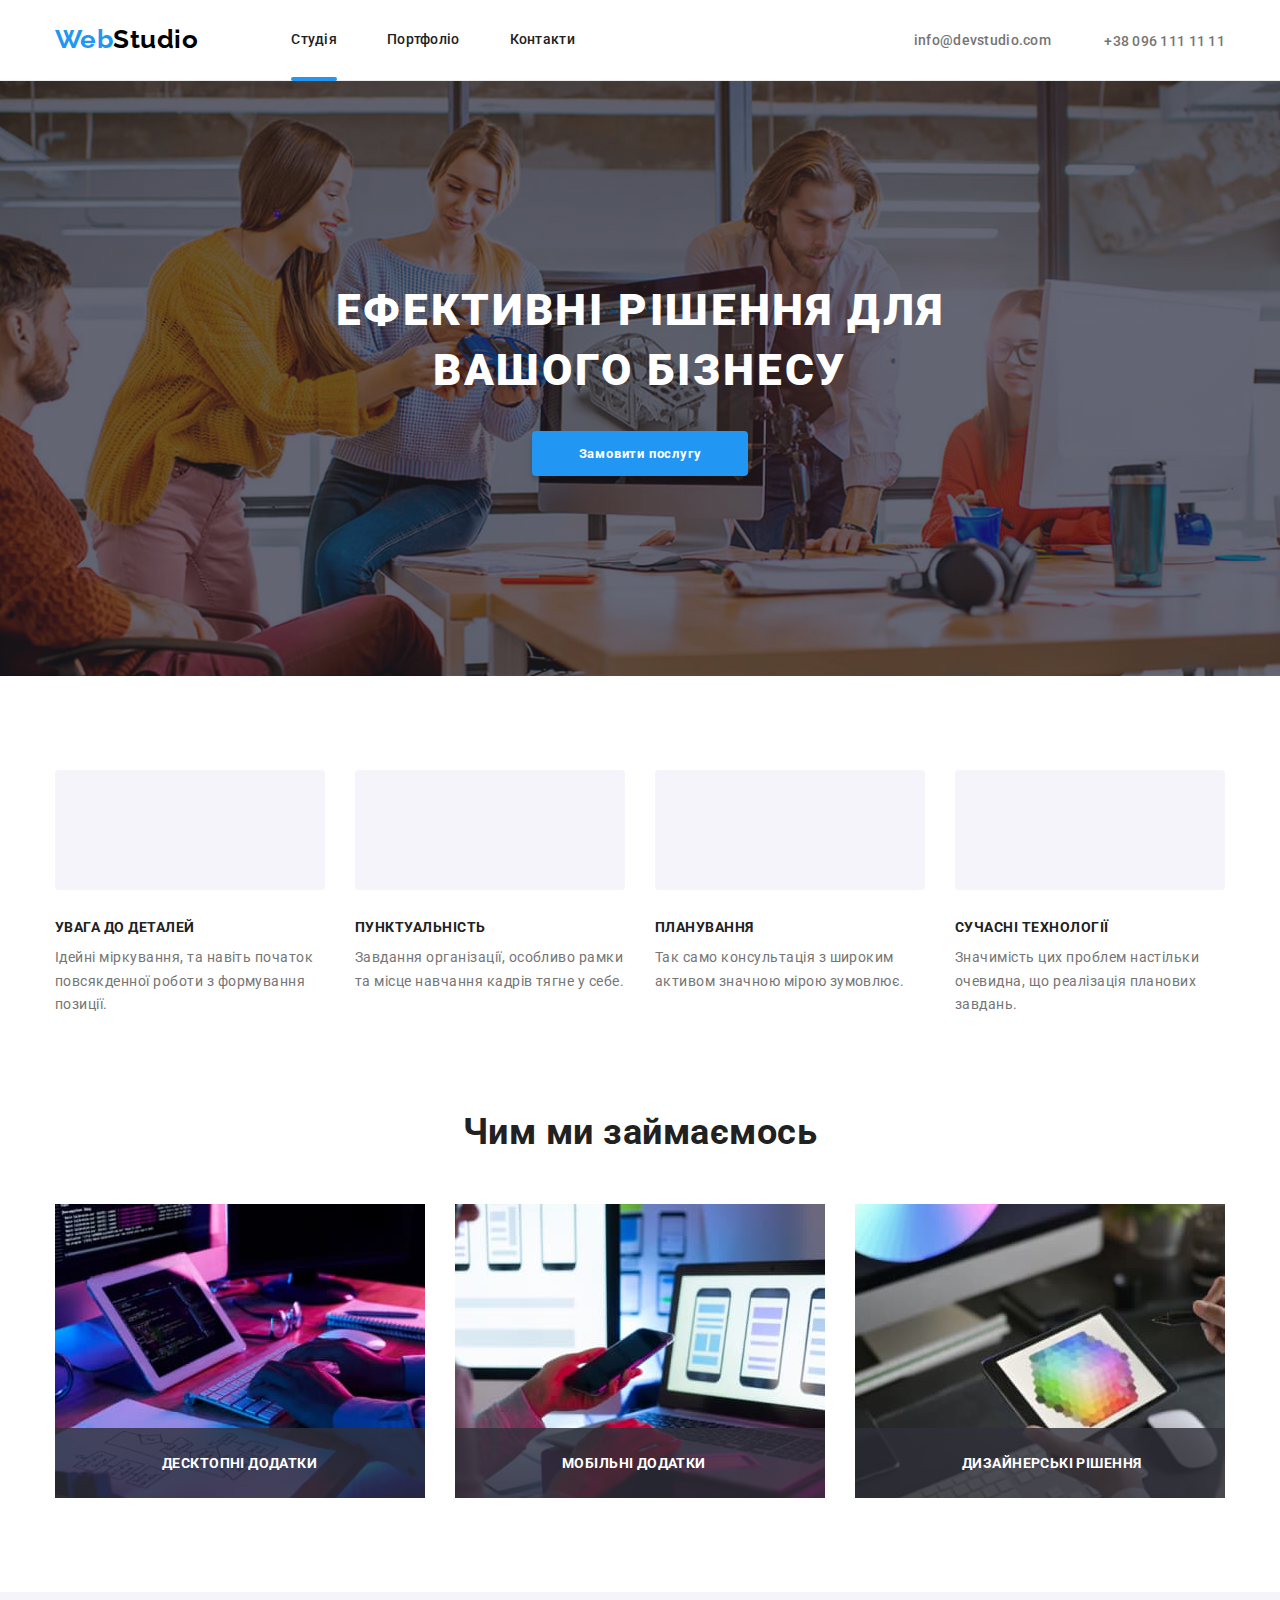
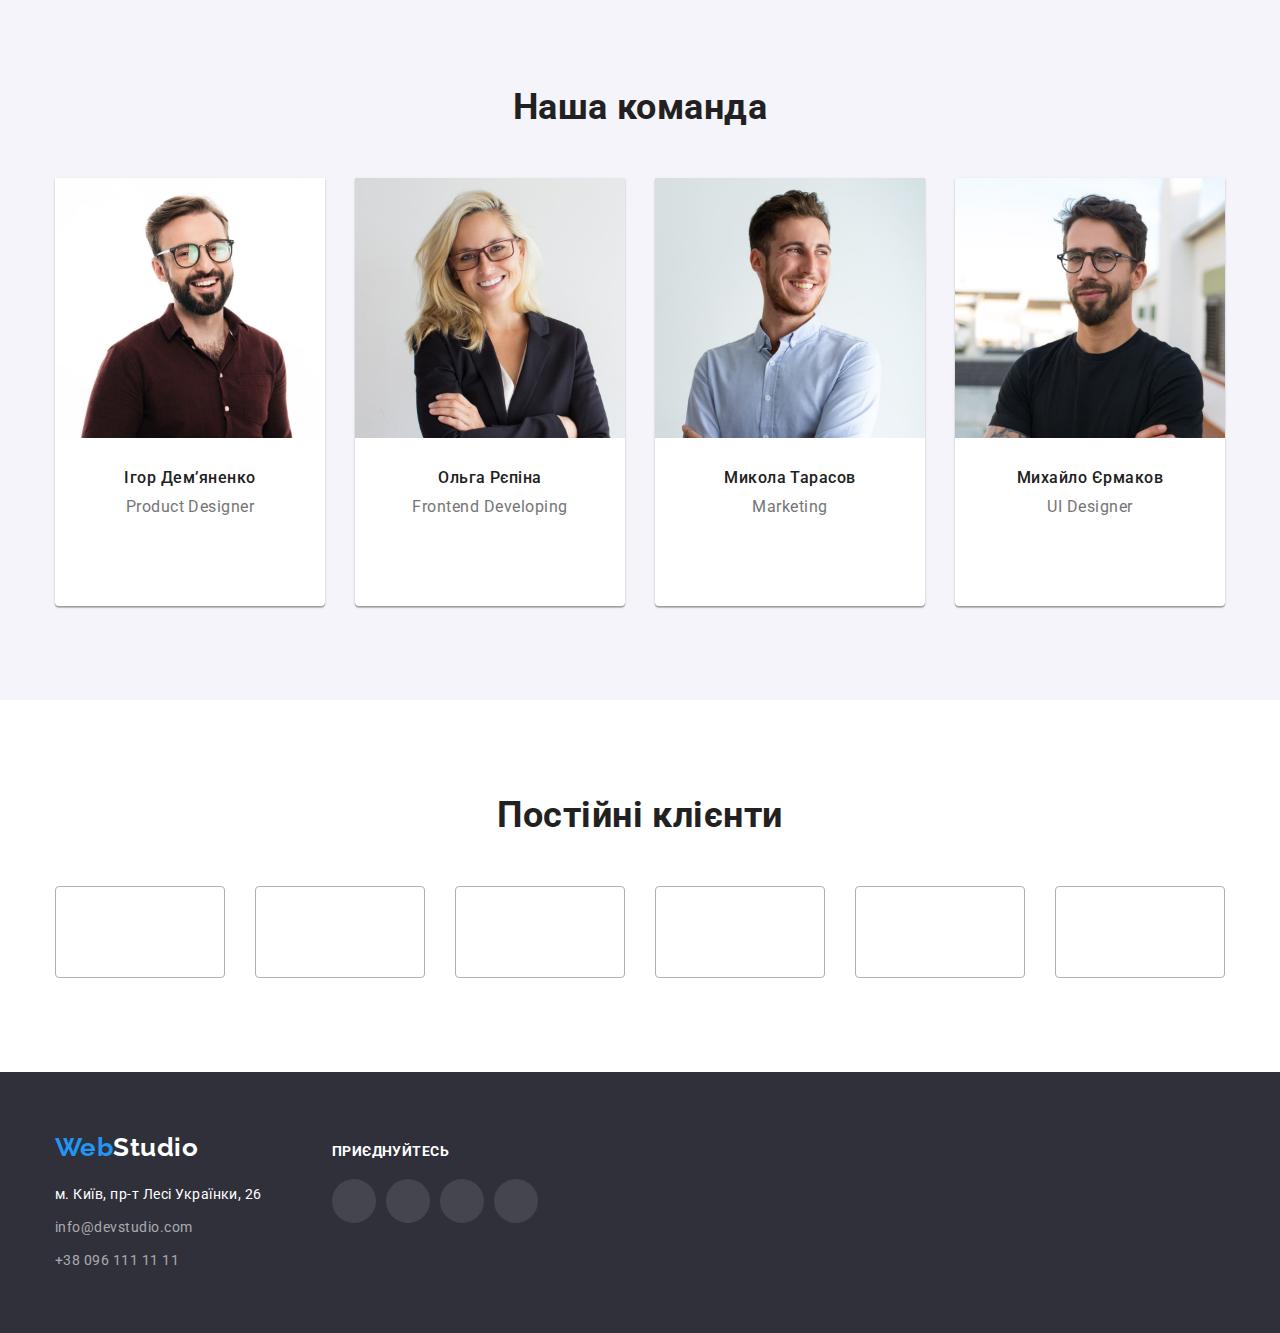
==== index.html @ 1530000c "marked" ====
<!DOCTYPE html>
<html lang="uk">
  <head>
    <meta charset="UTF-8" />
    <meta name="viewport" content="width=device-width, initial-scale=1.0" />
    <title>Студія</title>
    <link rel="preconnect" href="https://fonts.googleapis.com" />
    <link rel="preconnect" href="https://fonts.gstatic.com" crossorigin />
    <link
      href="https://fonts.googleapis.com/css2?family=Raleway:wght@700&family=Roboto:wght@400;500;700;900&display=swap"
      rel="stylesheet"
    />
    <link
      rel="stylesheet"
      href="https://cdnjs.cloudflare.com/ajax/libs/modern-normalize/1.1.0/modern-normalize.min.css"
      integrity="sha512-wpPYUAdjBVSE4KJnH1VR1HeZfpl1ub8YT/NKx4PuQ5NmX2tKuGu6U/JRp5y+Y8XG2tV+wKQpNHVUX03MfMFn9Q=="
      crossorigin="anonymous"
      referrerpolicy="no-referrer"
    />
    <link rel="stylesheet" href="./css/styles.css" />
  </head>
  <body>
    <header class="page-header">
      <div class="container menu-container">
        <nav class="header-nav">
          <!--logo-->
          <a href="./index.html" class="logo link">
            <span class="logo-firstpart">Web</span
            ><span class="logo-secondpart">Studio</span>
          </a>
          <!--menu-->
          <ul class="site-nav">
            <li class="site-nav-unit">
              <a href="./index.html" class="current-link link">Студія</a>
            </li>
            <li class="site-nav-unit">
              <a href="./portfolio.html" class="link">Портфоліо</a>
            </li>
            <li class="site-nav-unit"><a href="#" class="link">Контакти</a></li>
          </ul>
        </nav>
        <!--contacts-header-->
        <ul class="auth-nav">
          <li class="auth-nav-item item">
            <a href="mailto:info@devstudio.com" class="auth-nav-link link"
              ><svg class="address-icon" width="16" height="12">
                <use href="./images/icons.svg#icon-envelope"></use>
              </svg>
              info@devstudio.com
            </a>
          </li>
          <li class="auth-nav-item item">
            <a href="tel:+380961111111" class="auth-nav-link link"
              ><svg class="address-icon" width="10" height="16">
                <use href="./images/icons.svg#icon-phone"></use>
              </svg>
              +38 096 111 11 11
            </a>
          </li>
        </ul>
      </div>
    </header>
    <main>
      <!--hero-->
      <section class="hero section">
        <div class="container">
          <h1 class="hero-title">Ефективні рішення для вашого бізнесу</h1>
          <button type="button" class="hero-button" data-modal-open>
            Замовити послугу
          </button>
        </div>
      </section>
      <!--advantages-->
      <section class="advantages section">
        <div class="container">
          <h2 class="visually-hidden">web-студія переваги</h2>
          <ul class="advantages-list list">
            <li class="advantages-item">
              <div class="icons-container">
                <svg class="cont-icons" width="70" height="70">
                  <use href="./images/icons.svg#icon-antenna"></use>
                </svg>
              </div>
              <h3 class="advantages-title">Увага до деталей</h3>
              <p class="advantages-text">
                Ідейні міркування, та навіть початок повсякденної роботи з
                формування позиції.
              </p>
            </li>
            <li class="advantages-item">
              <div class="icons-container">
                <svg class="cont-icons" width="70" height="70">
                  <use href="./images/icons.svg#icon-clock"></use>
                </svg>
              </div>
              <h3 class="advantages-title">Пунктуальність</h3>
              <p class="advantages-text">
                Завдання організації, особливо рамки та місце навчання кадрів
                тягне у себе.
              </p>
            </li>
            <li class="advantages-item">
              <div class="icons-container">
                <svg class="cont-icons" width="70" height="70">
                  <use href="./images/icons.svg#icon-diagram"></use>
                </svg>
              </div>
              <h3 class="advantages-title">Планування</h3>
              <p class="advantages-text">
                Так само консультація з широким активом значною мірою зумовлює.
              </p>
            </li>
            <li class="advantages-item">
              <div class="icons-container">
                <svg class="cont-icons" width="70" height="70">
                  <use href="./images/icons.svg#icon-astronaut"></use>
                </svg>
              </div>
              <h3 class="advantages-title">Сучасні технології</h3>
              <p class="advantages-text">
                Значимість цих проблем настільки очевидна, що реалізація
                планових завдань.
              </p>
            </li>
          </ul>
        </div>
      </section>
      <section class="portfolio-main section">
        <div class="container">
          <h2 class="title">Чим ми займаємось</h2>
          <ul class="portfolio-wrapper">
            <li class="computer-item">
              <div class="computers-wrap">
                <img
                  src="./images/computer.jpg"
                  alt="створення веб-сайтів та підтримка проектів будь-якої складності"
                  width="370"
                  height="294"
                />
                <p class="computers-text">Десктопні додатки</p>
              </div>
            </li>
            <li class="computer-item">
              <div class="computers-wrap">
                <img
                  src="./images/computer2.jpg"
                  alt="розробка мобільних додатків"
                  width="370"
                  height="294"
                />
                <p class="computers-text">Мобільні додатки</p>
              </div>
            </li>
            <li class="computer-item">
              <div class="computers-wrap">
                <img
                  src="./images/computer3.jpg"
                  alt="підбір оптимальних кольорів"
                  width="370"
                  height="294"
                />
                <p class="computers-text">Дизайнерські рішення</p>
              </div>
            </li>
          </ul>
        </div>
      </section>
      <!--our-team-->
      <section class="team section">
        <div class="container">
          <h2 class="title">Наша команда</h2>
          <ul class="team-list list">
            <li class="team-member">
              <img
                src="./images/teamcard1.jpg"
                alt="Фото дизайнера Ігоря Демʼяненко"
                width="270"
                height="260"
              />
              <div class="team-member-description">
                <h3 class="team-member-title">Ігор Демʼяненко</h3>
                <p class="team-member-position" lang="en">Product Designer</p>
                <ul class="member-soc-list list">
                  <li class="soc-item">
                    <a href="#" class="team-soc-link">
                      <svg class="member-social" width="20" height="20">
                        <use href="./images/icons.svg#icon-instagram"></use>
                      </svg>
                    </a>
                  </li>
                  <li class="soc-item">
                    <a href="#" class="team-soc-link">
                      <svg class="member-social" width="20" height="20">
                        <use href="./images/icons.svg#icon-twitter"></use>
                      </svg>
                    </a>
                  </li>
                  <li class="soc-item">
                    <a href="#" class="team-soc-link">
                      <svg class="member-social" width="20" height="20">
                        <use href="./images/icons.svg#icon-facebook"></use>
                      </svg>
                    </a>
                  </li>
                  <li class="soc-item">
                    <a href="#" class="team-soc-link">
                      <svg class="member-social" width="20" height="20">
                        <use href="./images/icons.svg#icon-linkedin"></use>
                      </svg>
                    </a>
                  </li>
                </ul>
              </div>
            </li>
            <li class="team-member">
              <img
                src="./images/teamcard2.jpg"
                alt="Фото Ольги Рєпіної фронтенд"
                width="270"
                height="260"
              />
              <div class="team-member-description">
                <h3 class="team-member-title">Ольга Рєпіна</h3>
                <p class="team-member-position" lang="en">
                  Frontend Developing
                </p>
                <ul class="member-soc-list list">
                  <li class="soc-item">
                    <a href="#" class="team-soc-link">
                      <svg class="member-social" width="20" height="20">
                        <use href="./images/icons.svg#icon-instagram"></use>
                      </svg>
                    </a>
                  </li>
                  <li class="soc-item">
                    <a href="#" class="team-soc-link">
                      <svg class="member-social" width="20" height="20">
                        <use href="./images/icons.svg#icon-twitter"></use>
                      </svg>
                    </a>
                  </li>
                  <li class="soc-item">
                    <a href="#" class="team-soc-link">
                      <svg class="member-social" width="20" height="20">
                        <use href="./images/icons.svg#icon-facebook"></use>
                      </svg>
                    </a>
                  </li>
                  <li class="soc-item">
                    <a href="#" class="team-soc-link">
                      <svg class="member-social" width="20" height="20">
                        <use href="./images/icons.svg#icon-linkedin"></use>
                      </svg>
                    </a>
                  </li>
                </ul>
              </div>
            </li>
            <li class="team-member">
              <img
                src="./images/teamcard3.jpg"
                alt="Фотомаркетолога Миколи Тарасова"
                width="270"
                height="260"
              />
              <div class="team-member-description">
                <h3 class="team-member-title">Микола Тарасов</h3>
                <p class="team-member-position" lang="en">Marketing</p>
                <ul class="member-soc-list list">
                  <li class="soc-item">
                    <a href="#" class="team-soc-link">
                      <svg class="member-social" width="20" height="20">
                        <use href="./images/icons.svg#icon-instagram"></use>
                      </svg>
                    </a>
                  </li>
                  <li class="soc-item">
                    <a href="#" class="team-soc-link">
                      <svg class="member-social" width="20" height="20">
                        <use href="./images/icons.svg#icon-twitter"></use>
                      </svg>
                    </a>
                  </li>
                  <li class="soc-item">
                    <a href="#" class="team-soc-link">
                      <svg class="member-social" width="20" height="20">
                        <use href="./images/icons.svg#icon-facebook"></use>
                      </svg>
                    </a>
                  </li>
                  <li class="soc-item">
                    <a href="#" class="team-soc-link">
                      <svg class="member-social" width="20" height="20">
                        <use href="./images/icons.svg#icon-linkedin"></use>
                      </svg>
                    </a>
                  </li>
                </ul>
              </div>
            </li>
            <li class="team-member">
              <img
                src="./images/teamcard4.jpg"
                alt="Фото юикс дизайнера Михайла Єрмакова"
                width="270"
                height="260"
              />
              <div class="team-member-description">
                <h3 class="team-member-title">Михайло Єрмаков</h3>
                <p class="team-member-position" lang="en">UI Designer</p>
                <ul class="member-soc-list list">
                  <li class="soc-item">
                    <a href="#" class="team-soc-link">
                      <svg class="member-social" width="20" height="20">
                        <use href="./images/icons.svg#icon-instagram"></use>
                      </svg>
                    </a>
                  </li>
                  <li class="soc-item">
                    <a href="#" class="team-soc-link">
                      <svg class="member-social" width="20" height="20">
                        <use href="./images/icons.svg#icon-twitter"></use>
                      </svg>
                    </a>
                  </li>
                  <li class="soc-item">
                    <a href="#" class="team-soc-link">
                      <svg class="member-social" width="20" height="20">
                        <use href="./images/icons.svg#icon-facebook"></use>
                      </svg>
                    </a>
                  </li>
                  <li class="soc-item">
                    <a href="#" class="team-soc-link">
                      <svg class="member-social" width="20" height="20">
                        <use href="./images/icons.svg#icon-linkedin"></use>
                      </svg>
                    </a>
                  </li>
                </ul>
              </div>
            </li>
          </ul>
        </div>
      </section>
      <section class="clients-section">
        <div class="container">
          <h2 class="title">Постійні клієнти</h2>
          <ul class="clients-list">
            <li class="clients-item">
              <a href="#" class="clients-link">
                <svg class="clients-icon" width="106" height="60">
                  <use href="./images/icons.svg#icon-client-1"></use>
                </svg>
              </a>
            </li>
            <li class="clients-item">
              <a href="#" class="clients-link">
                <svg class="clients-icon" width="106" height="60">
                  <use href="./images/icons.svg#icon-client-2"></use>
                </svg>
              </a>
            </li>
            <li class="clients-item">
              <a href="#" class="clients-link">
                <svg class="clients-icon" width="106" height="60">
                  <use href="./images/icons.svg#icon-client-3"></use>
                </svg>
              </a>
            </li>
            <li class="clients-item">
              <a href="#" class="clients-link">
                <svg class="clients-icon" width="106" height="60">
                  <use href="./images/icons.svg#icon-client-4"></use>
                </svg>
              </a>
            </li>
            <li class="clients-item">
              <a href="#" class="clients-link">
                <svg class="clients-icon" width="106" height="60">
                  <use href="./images/icons.svg#icon-client-5"></use>
                </svg>
              </a>
            </li>
            <li class="clients-item">
              <a href="#" class="clients-link">
                <svg class="clients-icon" width="106" height="60">
                  <use href="./images/icons.svg#icon-client-6"></use>
                </svg>
              </a>
            </li>
          </ul>
        </div>
      </section>
    </main>
    <footer class="footer">
      <div class="container-footer-flex">
        <div class="footer-address">
          <a href="./index.html" class="logo-footer link">
            <span class="logo-firstpart">Web</span
            ><span class="logo-white-secondpart">Studio</span>
          </a>
          <address class="address">
            <ul class="address-list">
              <li class="address-item">
                <a
                  href="https://goo.gl/maps/REf4FK5SUBbMHxeN7"
                  target="_blank"
                  rel="noopener
                nofollow
                noreferrer"
                  class="map-link link"
                  >м. Київ, пр-т Лесі Українки, 26</a
                >
              </li>
              <li class="address-item">
                <a href="mailto:info@devstudio.com" class="address-link link"
                  >info@devstudio.com</a
                >
              </li>
              <li class="address-item">
                <a href="tel:+380961111111" class="address-link link"
                  >+38 096 111 11 11</a
                >
              </li>
            </ul>
          </address>
        </div>
        <div class="footer-ivitation">
          <p class="invitation">Приєднуйтесь</p>
          <ul class="footer-soc-list">
            <li class="footer-soc-item">
              <a class="footer-soc-link" href="#">
                <svg class="footer-soc-icon" width="20" height="20">
                  <use href="./images/icons.svg#icon-instagram"></use>
                </svg>
              </a>
            </li>
            <li class="footer-soc-item">
              <a class="footer-soc-link" href="#">
                <svg class="footer-soc-icon" width="20" height="20">
                  <use href="./images/icons.svg#icon-twitter"></use>
                </svg>
              </a>
            </li>
            <li class="footer-soc-item">
              <a class="footer-soc-link" href="#">
                <svg class="footer-soc-icon" width="20" height="20">
                  <use href="./images/icons.svg#icon-facebook"></use>
                </svg>
              </a>
            </li>
            <li class="footer-soc-item">
              <a class="footer-soc-link" href="#">
                <svg class="footer-soc-icon" width="20" height="20">
                  <use href="./images/icons.svg#icon-linkedin"></use>
                </svg>
              </a>
            </li>
          </ul>
        </div>
      </div>
    </footer>
    <div class="backdrop is-hidden" data-modal>
      <div class="modal">
        <button type="button" class="modal-close-button" data-modal-close>
          <svg class="icon-modal">
            <use href="./images/symbol-defs.svg#icon-x"></use>
          </svg>
        </button>
      </div>
    </div>
    <script src="./js/modal.js"></script>
  </body>
</html>
---- css/styles.css ----
html {
  box-sizing: border-box;
}
*,
*::before,
*::after {
  box-sizing: inherit;
}

:root {
  --dark-text-color: #212121;
  --bg-color: #2f303a;
  --medium-text-color: #757575;
  --light-text-color: #ffffff;
  --accent-color: #2196f3;
  --light-background-color: #f5f5f5;
  --main-font: "Roboto", sans-serif;
  --primary-icon-color: #afb1b8;
  --transition-timing-function: cubic-bezier(0.4, 0, 0.2, 1);
}

body {
  background-color: var(--light-text-color);
  color: var(--bg-color);
  font-family: var(--main-font);
  letter-spacing: 0.03em;
  margin: 0;
}

p,
h1,
h2,
h3,
h4,
h5,
h6 {
  margin: 0;
}

ul,
li {
  margin: 0;
  padding: 0;
  list-style: none;
}

.link {
  text-decoration: none;
}

.button {
  cursor: pointer;
}

img {
  display: block;
  max-width: 100%;
  height: auto;
}

.container {
  width: 1200px;
  padding: 0 15px;
  margin: 0 auto;
}

.section {
  padding: 94px 0;
}

.page-header {
  border-bottom: 1px solid #ececec;
}

.logo {
  font-family: Raleway, sans-serif;
  font-size: 26px;
  font-weight: 700;
  line-height: 1.2;
  margin-right: 93px;
}

.logo-firstpart {
  color: var(--accent-color);
}

.logo-secondpart {
  color: #000000;
}

.header-nav {
  display: flex;
  align-items: center;
}

.menu-container {
  display: flex;
  align-items: center;
}

.site-nav {
  display: flex;
  margin: 0;
}

.site-nav .site-nav-unit:not(:last-child) {
  margin-right: 50px;
}

.site-nav .link {
  color: var(--dark-text-color);
  font-weight: 500;
  font-size: 14px;
  line-height: 1.14;
  letter-spacing: 0.02em;
  display: block;
  padding-top: 32px;
  padding-bottom: 32px;
  transition: color 250ms var(--transition-timing-function);
}
.site-nav-unit {
  position: relative;
  display: block;
}
.current-link.link::after {
  position: absolute;
  display: inline-block;
  left: 0;
  bottom: -1px;
  background-color: var(--accent-color);
  content: "";
  width: 100%;
  height: 4px;
  border-radius: 2px;
}
.site-nav .link-current {
  color: var(--accent-color);
}
.site-nav .link:hover,
.site-nav .link:focus,
.auth-nav .link:hover,
.auth-nav .link:focus {
  color: var(--accent-color);
  transition: color 250ms var(--transition-timing-function);
}
.auth-nav {
  display: flex;
  margin-left: auto;
  align-items: center;
  justify-content: center;
}
.address-icon {
  display: inline;
  margin-right: 10px;
  fill: var(--medium-text-color);
}
.auth-nav .link {
  color: var(--medium-text-color);
  font-weight: 500;
  font-size: 14px;
  line-height: 1.14;
  letter-spacing: 0.02em;
  align-items: center;
  justify-content: center;
}

.auth-nav .item + .item {
  margin-left: 30px;
}
.auth-nav-link:hover .address-icon,
.auth-nav-link:focus .address-icon {
  fill: var(--accent-color);
  transition: color 250ms var(--transition-timing-function);
}
.hero {
  color: var(--light-text-color);
  text-align: center;
  background-color: var(--bg-color);
  background-image: linear-gradient(
      rgba(47, 48, 58, 0.4),
      rgba(47, 48, 58, 0.4)
    ),
    url(../images/hero-bg.jpg);
  background-repeat: no-repeat;
  background-position: center;
  background-size: cover;
  padding-top: 200px;
  padding-bottom: 200px;
  max-width: 1600px;
  margin: 0 auto;
}
.hero-title {
  text-align: center;
  font-size: 44px;
  font-weight: 900;
  line-height: 1.36;
  letter-spacing: 0.06em;
  text-transform: uppercase;
  margin: 0 auto 30px;
  max-width: 696px;
}

.hero-button {
  color: var(--light-text-color);
  background-color: var(--accent-color);
  font-family: Roboto, sans-serif;
  font-weight: 700;
  line-height: 1.88;
  letter-spacing: 0.06em;
  box-shadow: 0px 4px 4px rgba(0, 0, 0, 0.15);
  display: inline-block;
  padding: 10px 32px;
  border-radius: 4px;
  border: none;
  min-width: 216px;
  text-align: center;
  cursor: pointer;
  transition: color 250ms var(--transition-timing-function);
}

.hero-button:hover,
.hero-button:focus {
  background-color: #188ce8;
  transition: color 250ms var(--transition-timing-function);
}
.advantages {
  font-size: 14px;
  padding-bottom: 0;
}
.advantages-list {
  display: flex;
  gap: 30px;
  padding: 0;
}

.visually-hidden {
  position: absolute;
  white-space: nowrap;
  width: 1px;
  height: 1px;
  overflow: hidden;
  border: 0;
  padding: 0;
  clip: rect(0 0 0 0);
  clip-path: inset(50%);
  margin: -1px;
}
.icons-container {
  display: flex;
  width: 270px;
  height: 120px;
  background-color: #f5f4fa;
  border-radius: 4px;
  justify-content: center;
  align-items: center;
  margin-bottom: 30px;
}
.advantages-item {
  flex-basis: calc((100%-90px) / 4);
}
.advantages-title {
  font-weight: 700;
  font-size: 14px;
  line-height: 1.14;
  text-transform: uppercase;
  text-align: left;
  margin-bottom: 10px;
  color: var(--dark-text-color);
}
.advantages-text {
  line-height: 1.71;
  color: var(--medium-text-color);
}
.h2 {
  font-size: 36px;
  font-weight: 700;
  line-height: 1.17;
}

.title {
  line-height: 1.17;
  font-size: 36px;
  color: var(--dark-text-color);
  margin-bottom: 50px;
  text-align: center;
}
.clients-section {
  padding-top: 94px;
  padding-bottom: 94px;
}
.clients-list {
  display: flex;
  height: 92px;
  gap: 30px;
}
.clients-link {
  display: flex;
  width: 170px;
  height: 92px;
  border: 1px solid var(--primary-icon-color);
  border-radius: 4px;
  justify-content: center;
  align-items: center;
}

.clients-icon {
  fill: var(--primary-icon-color);
  align-items: center;
  justify-content: center;
}
.clients-link:hover .clients-icon,
.clients-link:focus .clients-icon {
  fill: var(--accent-color);
  transition: color 250ms var(--transition-timing-function);
}
.clients-link:hover,
.clients-link:focus {
  border: 1px solid var(--accent-color);
  transition: color 250ms var(--transition-timing-function);
}
.portfolio-item-title {
  font-size: 16px;
  color: var(--medium-text-color);
}

.portfolio-main {
  background-color: var(--light-text-color);
}

.portfolio-wrapper img {
  margin: 0;
}
.portfolio-wrapper {
  display: flex;
  gap: 30px;
  padding: 0;
}
.computer-item {
  position: relative;
}
.computers-wrap {
  display: flex;
}
.computers-text {
  font-weight: 700;
  font-size: 14px;
  line-height: 16px;
  letter-spacing: 0.03em;
  text-transform: uppercase;
  color: var(--light-text-color);
  position: absolute;
  background: rgba(47, 48, 58, 0.8);
  padding: 27px 107px;
  bottom: 0;
  left: 0;
  right: 0;
  white-space: nowrap;
}
.team {
  background-color: #f5f4fa;
}

.team-list {
  display: flex;
  gap: 30px;
}

.team-member {
  background-color: var(--light-text-color);
  box-shadow: 0px 1px 3px rgba(0, 0, 0, 0.12), 0px 1px 1px rgba(0, 0, 0, 0.14),
    0px 2px 1px rgba(0, 0, 0, 0.2);
  border-radius: 0px 0px 4px 4px;
  text-align: center;
}
.member-soc-list {
  display: flex;
  justify-content: center;
  gap: 10px;
}
.soc-item {
  width: 44px;
  height: 44px;
  transition: color 250ms var(--transition-timing-function);
}
.team-soc-link {
  width: 100%;
  height: 100%;
  border-radius: 50%;
  background-color: var(--light-text-color);
  display: flex;
  align-items: center;
  justify-content: center;
  fill: var(--primary-icon-color);
}

.team-soc-link:hover,
.team-soc-link:focus,
.footer-soc-link:hover,
.footer-soc-link:focus {
  background-color: var(--accent-color);
  transition: color 250ms var(--transition-timing-function);
}
.team-soc-link:hover,
.team-soc-link:focus {
  fill: var(--light-text-color);
  transition: color 250ms var(--transition-timing-function);
}
div.team-member-description {
  padding: 30px 10px;
}
.team-member-position {
  color: var(--medium-text-color);
  line-height: 1.19;
  margin-bottom: 16px;
}
.portfolio-description {
  line-height: 1.88;
  color: var(--medium-text-color);
}
.team-member-title {
  line-height: 1.19;
  font-weight: 500;
  font-size: 16px;
  margin-bottom: 10px;
  color: var(--dark-text-color);
}

.portfolio {
  background-color: var(--light-text-color);
  padding: 94px 0;
}

.portfolio-buttons-list {
  display: flex;
  gap: 8px;
  justify-content: center;
  margin-bottom: 50px;
  transition: color 250ms var(--transition-timing-function);
}

.portfolio .button {
  font-family: Roboto, sans-serif;
  display: inline-block;
  padding: 6px 22px;
  border: 1px solid transparent;
  border-radius: 4px;
  min-width: 73px;
}
.portfolio-button:hover,
.portfolio-button:focus {
  box-shadow: 0px 1px 1px rgba(0, 0, 0, 0.12), 0px 4px 4px rgba(0, 0, 0, 0.06),
    1px 4px 6px rgba(0, 0, 0, 0.16);
  transition: color 250ms var(--transition-timing-function);
}
.portfolio-list {
  display: flex;
  flex-wrap: wrap;
  gap: 30px;
}
.portfolio-link {
  display: block;
  width: 100%;
  height: 100%;
}
.portfolio-link:hover,
.portfolio-link:focus {
  box-shadow: 0px 1px 1px rgba(0, 0, 0, 0.12), 0px 4px 4px rgba(0, 0, 0, 0.06),
    1px 4px 6px rgba(0, 0, 0, 0.16);
  transition: color 250ms var(--transition-timing-function);
}
.portfolio-top-wrap {
  position: relative;
  overflow: hidden;
}
.portfolio-item {
  flex-basis: calc((100% - 60px) / 3);
}
.portfolio-item:hover .portfolio-text {
  transform: translateY(0%);
  transition: color 250ms var(--transition-timing-function);
}
.portfolio-text {
  font-family: Roboto;
  position: absolute;
  top: 0;
  font-size: 16px;
  font-weight: 400;
  color: var(--light-text-color);
  padding: 40px;
  line-height: 1.7;
  background-color: rgba(33, 150, 243, 0.9);
  height: 100%;
  transform: translateY(100%);
  transition: transform 250ms linear var(--transition-timing-function);
}
.portfolio-item:nth-child(3n) {
  margin: 0;
}

.portfolio-item-title {
  color: var(--dark-text-color);
  font-weight: 700;
  font-size: 18px;
  line-height: 2;
  letter-spacing: 0.06em;
  margin-bottom: 4px;
}

.portfolio-item-info {
  padding: 20px 24px;
  background-color: var(--light-text-color);
  border: 1px solid #eeeeee;
}

.logo-white-secondpart {
  color: var(--light-text-color);
}

.footer {
  padding: 60px 0;
  background-color: var(--bg-color);
}

.logo-footer {
  font-family: Raleway, sans-serif;
  font-size: 26px;
  font-weight: 700;
  line-height: 1.2;
  display: inline-block;
  margin-bottom: 20px;
}
.footer .address {
  font-size: 14px;
  line-height: 1.71;
  font-style: normal;
}
.address-list {
  display: flex;
  flex-direction: column;
  gap: 9px;
}
.address-item:not(:nth-last-child(n)) {
  margin-bottom: 9px;
  gap: 9px;
}

.map-link {
  color: var(--light-text-color);
}
.footer .address-link {
  color: rgba(255, 255, 255, 0.6);
}
.container-footer-flex {
  display: flex;
  width: 1200px;
  padding-left: 15px;
  padding-right: 15px;
  margin: 0 auto;
  align-items: baseline;
}
.footer-address {
  margin-right: 70px;
}
.invitation {
  font-weight: 700;
  font-size: 14px;
  line-height: 16px;
  letter-spacing: 0.03em;
  text-transform: uppercase;
  color: var(--light-text-color);
}
.footer-soc-list {
  display: flex;
  align-items: center;
  justify-content: center;
  margin-top: 20px;
  gap: 10px;
}

.footer-soc-link {
  width: 44px;
  height: 44px;
  border-radius: 50%;
  display: flex;
  align-items: center;
  justify-content: center;
  background-color: rgba(255, 255, 255, 0.1);
  fill: var(--light-text-color);
}
/* buttons */
.button {
  color: var(--dark-text-color);
  background-color: var(--light-background-color);
  font-weight: 500;
  font-size: 16px;
  line-height: 1.62;
  letter-spacing: 0.03em;
  cursor: pointer;
  transition: color 250ms var(--transition-timing-function),
    background-color 250ms var(--transition-timing-function);
}

.button.primary {
  color: var(--light-text-color);
  background-color: var(--accent-color);
}

.button.secondary {
  color: var(--dark-text-color);
  background-color: #f5f4fa;
}
.button.secondary:hover,
.button.secondary:focus {
  color: var(--light-text-color);
  background-color: var(--accent-color);
  transition: color 250ms var(--transition-timing-function);
}

.address-link:hover,
.address-link:focus {
  color: var(--accent-color);
  transition: color 250ms var(--transition-timing-function);
}
.backdrop {
  position: fixed;
  width: 100%;
  height: 100%;
  left: 0;
  top: 0;
  background-color: rgba(0, 0, 0, 0.2);
  opacity: 1;
  transition: opacity 250ms var(--transition-timing-function),
    visibility 250ms var(--transition-timing-function);
}

.backdrop.is-hidden .modal {
  transform: translate(-50%, -50%) scale(0.9);
  opacity: 0;
}

.modal {
  position: absolute;
  min-width: 528px;
  min-height: 581px;
  z-index: -3;
  top: 50%;
  left: 50%;
  background-color: var(--light-background-color);
  box-shadow: 0px 1px 3px rgba(0, 0, 0, 0.12), 0px 1px 1px rgba(0, 0, 0, 0.14),
    0px 2px 1px rgba(0, 0, 0, 0.2);
  border-radius: 4px;
  opacity: 1;
  transform: translate(-50%, -50%) scale(1);
  transition: transform 250ms var(--transition-timing-function),
    opacity 250ms var(--transition-timing-function);
}

.modal-close-button {
  position: absolute;
  top: 8px;
  right: 8px;
  width: 30px;
  height: 30px;
  border-radius: 50%;
  border: 1px solid rgba(0, 0, 0, 0.1);
  background-color: transparent;
  padding: 0;
  cursor: pointer;
  display: flex;
  align-items: center;
  justify-content: center;
}

.backdrop.is-hidden {
  opacity: 0;
  visibility: hidden;
  pointer-events: none;
}
.icon-modal {
  width: 18px;
  height: 18px;
  justify-content: center;
  align-items: center;
}
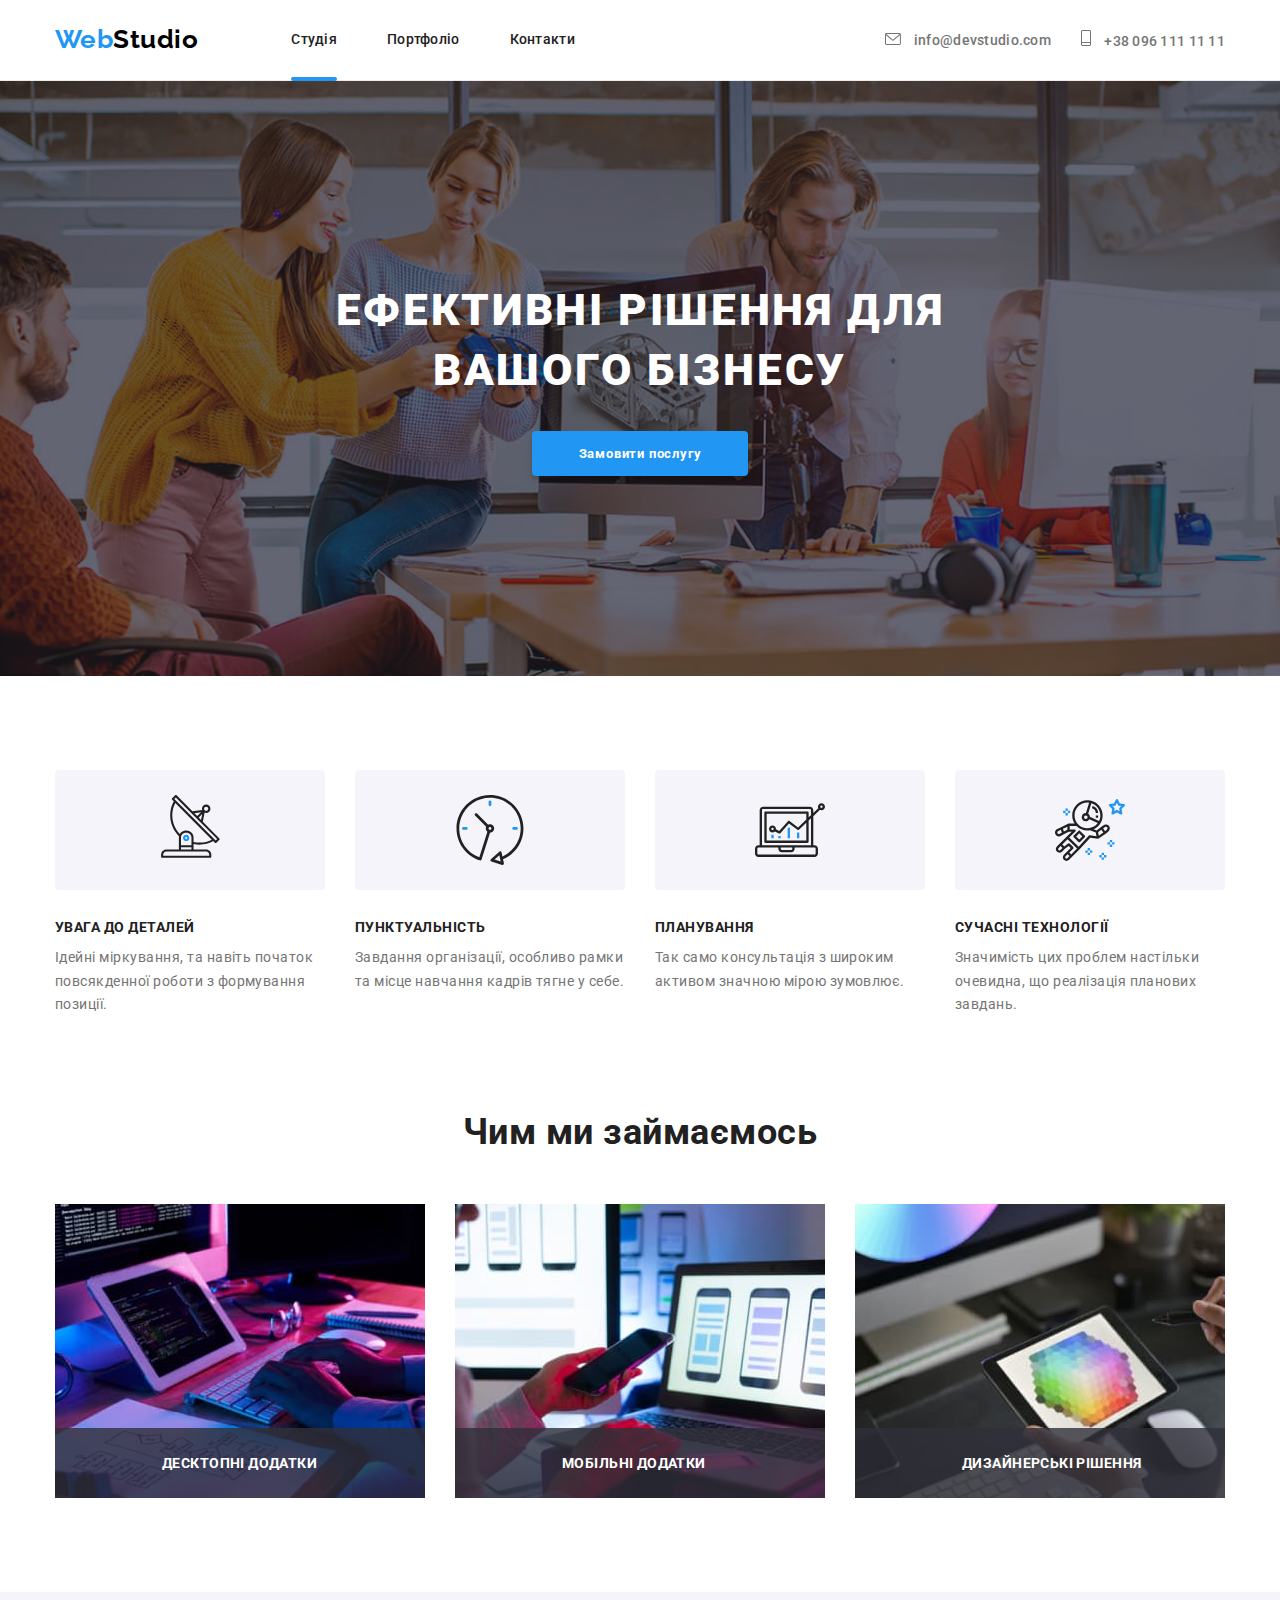
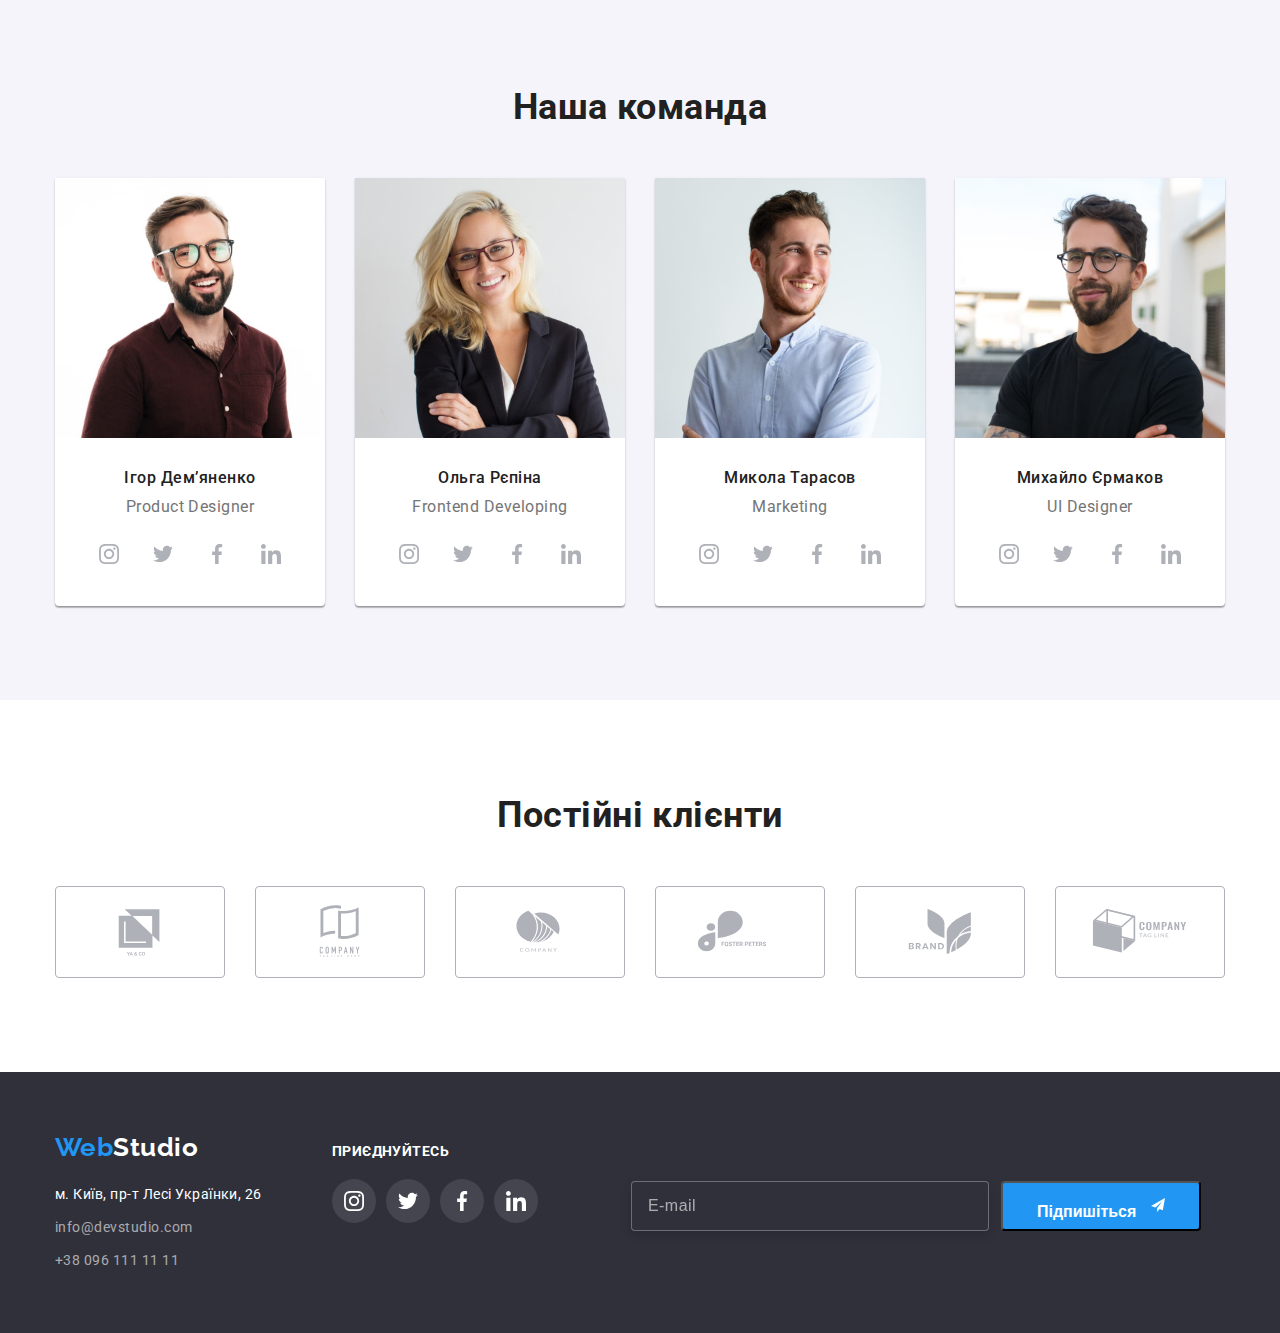
==== commit 60f65cee: "marked" ====
--- a/index.html
+++ b/index.html
@@ -459,15 +459,124 @@
             </li>
           </ul>
         </div>
+      <div class="subscription-content">
+        <h3 class="footer-header subscription-header">
+          Підпишіться на розсилку
+        </h3>
+        <form
+          class="subscription-form"
+          action="#"
+          method="POST"
+          name="order-form"
+          autocomplete="off"
+        >
+          <label class="subscription-label">
+            <input
+              class="subscription-input"
+              type="email"
+              name="email"
+              id="footer-placeholder"
+              placeholder="E-mail"
+              required
+            />
+          </label>
+          <button class="subscription-button" type="submit">
+            Підпишіться
+            <svg class="subscription-icon" width="24" height="24">
+              <use href="./images/icons.svg#icon-send-airplane"></use>
+            </svg>
+          </button>
+        </form>
       </div>
     </footer>
     <div class="backdrop is-hidden" data-modal>
       <div class="modal">
         <button type="button" class="modal-close-button" data-modal-close>
           <svg class="icon-modal">
-            <use href="./images/symbol-defs.svg#icon-x"></use>
+            <use href="./images/icons.svg#icon-x"></use>
           </svg>
         </button>
+        <h3 class="modal-heading">Залиште свої дані, ми вам передзвонимо</h3>
+        <form
+          class="modal-form"
+          action="#"
+          method="POST"
+          name="order-form"
+          autocomplete="off"
+        >
+          <div class="modal-icon-wrapper">
+            <label class="modal-label">
+              <span class="modal-label-text">Ім'я</span>
+              <input
+                class="modal-input modal-text"
+                type="text"
+                name="full-name"
+                required
+              />
+              <svg class="modal-icon" width="12" height="12">
+                <use href="./images/icons.svg#icon-person"></use>
+              </svg>
+            </label>
+          </div>
+
+          <div class="modal-icon-wrapper">
+            <label class="modal-label">
+              <span class="modal-label-text">Телефон</span>
+              <input
+                class="modal-input modal-text"
+                type="tel"
+                name="telephone"
+              />
+              <svg class="modal-icon" width="13" height="13">
+                <use href="./images/icons.svg#icon-phone-2"></use>
+              </svg>
+            </label>
+          </div>
+          <div class="modal-icon-wrapper">
+            <label class="modal-label">
+              <span class="modal-label-text">E-mail</span>
+              <input
+                class="modal-input modal-text"
+                type="email"
+                name="E-mail"
+                required
+              />
+              <svg class="modal-icon" width="15" height="12">
+                <use href="./images/icons.svg#icon-email"></use>
+              </svg>
+            </label>
+          </div>
+          <label class="modal-label textarea-label"
+            >Comments
+            <textarea
+              class="modal-textarea modal-text"
+              id="textarea-placeholder"
+              name="Comments"
+              rows="7"
+              placeholder="Enter the text"
+            ></textarea>
+          </label>
+          <div class="agree-check-wrapper">
+            <label class="agree-check">
+              <input
+                type="checkbox"
+                class="checkmark"
+                name="agreement"
+                value="agree"
+              />
+              <svg class="icon" width="16" height="16">
+                <use href="./images/icons.svg#form-check"></use>
+              </svg>
+              <span class="agree-text">
+                Погоджуюся з розсилкою та приймаю
+                <a class="link modal-link" href="#" class="terms"
+                  >Умови договору</a
+                >
+              </span>
+            </label>
+          </div>
+          <button class="modal-button" type="submit">Надіслати</button>
+        </form>
       </div>
     </div>
     <script src="./js/modal.js"></script>
--- a/css/styles.css
+++ b/css/styles.css
@@ -17,6 +17,7 @@
   --main-font: "Roboto", sans-serif;
   --primary-icon-color: #afb1b8;
   --transition-timing-function: cubic-bezier(0.4, 0, 0.2, 1);
+  --custom-pointer: url("./images/icons.svg#icon-send-airplane"), pointer;
 }
 
 body {
@@ -682,3 +683,255 @@
   justify-content: center;
   align-items: center;
 }
+.subscription-header {
+  display: flex;
+  margin-left: 93px;
+}
+
+.subscription-form {
+  display: flex;
+  flex-direction: row;
+  align-items: center;
+}
+
+.subscription-input {
+  display: flex;
+  box-sizing: border-box;
+  padding-left: 16px;
+  height: 50px;
+  width: 358px;
+  margin-top: 20px;
+  margin-left: 93px;
+  font-size: 16px;
+  background-color: #2f303a;
+  color: var(--accent-color);
+  border: 1px solid rgba(255, 255, 255, 0.3);
+  filter: drop-shadow(0px 4px 4px rgba(0, 0, 0, 0.15));
+  border-radius: 4px;
+  transition-property: border-color;
+  transition-duration: 250ms;
+  transition-timing-function: var(--transition-timing-function);
+}
+
+#footer-placeholder::placeholder {
+  font-weight: 400;
+  font-size: 16px;
+  line-height: 20px;
+  letter-spacing: 0.03em;
+  color: rgba(255, 255, 255, 0.6);
+}
+
+.subscription-icon {
+  padding-left: 10px;
+  fill: var(--light-text-color);
+}
+
+.subscription-button {
+  font-style: Roboto;
+  font-weight: 700;
+  font-size: 16px;
+  padding: 10px 0px;
+  text-align: center;
+  width: 200px;
+  height: 50px;
+  margin-left: 12px;
+  margin-top: 20px;
+  background-color: var(--accent-color);
+  color: var(--light-text-color);
+  border-radius: 4px;
+  transition-property: background-color;
+  transition-duration: 250ms;
+  transition-timing-function: var(--transition-timing-function);
+}
+.modal-content {
+  display: flex;
+  flex-direction: column;
+  justify-content: center;
+  position: relative;
+  padding: 40px;
+  background: var(--light-background-color);
+  box-shadow: 0px 1px 3px rgba(0, 0, 0, 0.12), 0px 1px 1px rgba(0, 0, 0, 0.14),
+    0px 2px 1px rgba(0, 0, 0, 0.2);
+  border-radius: 4px;
+  transition-property: background-color, box-shadow, border-radius;
+  transition-duration: 250ms;
+  transition-timing-function: cubic-bezier(0.4, 0, 0.2, 1);
+}
+.modal-heading {
+  display: flex;
+  margin-bottom: 30px;
+  font-weight: 700;
+  font-size: 20px;
+  line-height: 23px;
+  text-align: center;
+  letter-spacing: 0.03em;
+}
+
+.modal-form {
+  display: flex;
+  flex-direction: column;
+}
+
+.modal-icon-wrapper {
+  position: relative;
+  margin-bottom: 28px;
+}
+
+.modal-label-text {
+  position: absolute;
+  top: -16px;
+}
+
+.modal-label {
+  display: flex;
+  flex-direction: column;
+  position: relative;
+  margin-bottom: 4px;
+  font-weight: 400;
+  font-size: 12px;
+  line-height: 14px;
+  letter-spacing: 0.01em;
+  color: var(--medium-text-color);
+}
+
+.modal-icon {
+  position: absolute;
+  top: 50%;
+  left: 15px;
+  cursor: pointer;
+  transform: translateY(-50%);
+  transition-property: fill;
+  transition-duration: 250ms;
+  transition-timing-function: var(--transition-timing-function);
+}
+
+.modal-input {
+  width: 100%;
+  height: 40px;
+  padding: 12px 42px;
+  font-weight: 400;
+  font-size: 12px;
+  line-height: 14px;
+  letter-spacing: 0.01em;
+  border: 1px solid rgba(33, 33, 33, 0.2);
+  border-radius: 4px;
+  cursor: pointer;
+  transition-property: border, border-radius;
+  transition-duration: 250ms;
+  transition-timing-function: var(--transition-timing-function);
+}
+
+.modal-textarea {
+  width: 100%;
+  margin-bottom: 20px;
+  padding: 12px 16px;
+  resize: none;
+  font-weight: 400;
+  font-size: 16px;
+  line-height: 16px;
+  letter-spacing: 0.01em;
+  border: 1px solid rgba(33, 33, 33, 0.2);
+  border-radius: 4px;
+  cursor: pointer;
+  transition-property: border, border-radius;
+  transition-duration: 250ms;
+  transition-timing-function: var(--transition-timing-function);
+}
+
+#textarea-placeholder::placeholder {
+  font-weight: 400;
+  font-size: 12px;
+  line-height: 14px;
+  letter-spacing: 0.01em;
+  color: rgba(117, 117, 117, 0.5);
+}
+
+.modal-button {
+  width: 200px;
+  padding: 10px 80px;
+  margin-left: 124px;
+}
+
+.agree-check {
+  display: flex;
+  justify-content: center;
+  align-items: center;
+  margin-bottom: 34px;
+  cursor: pointer;
+}
+
+.agree-check .checkmark {
+  -webkit-appearance: none;
+  -moz-appearance: none;
+  appearance: none;
+}
+
+.agree-check .icon {
+  width: 16px;
+  height: 16px;
+  margin-right: 7px;
+  fill: none;
+  border: 2px solid var(--dark-text-color);
+  border-radius: 2px;
+  transition: border-color 250ms var(--transition-timing-function),
+    background-color 250ms var(--transition-timing-function),
+    fill 250ms var(--transition-timing-function);
+}
+
+.agree-check .checkmark:focus + .icon,
+.agree-check .checkmark:checked:focus + .icon {
+  outline: 2px solid var(--dark-text-color);
+}
+
+.agree-check .checkmark:checked + .icon {
+  background-color: var(--accent-color);
+  border-color: var(--accent-color);
+  fill: var(--light-text-color);
+  outline: none;
+}
+
+.agree-text,
+.modal-link {
+  font-weight: 400;
+  font-size: 14px;
+  line-height: 24px;
+  letter-spacing: 0.03em;
+  color: var(--medium-text-color);
+  cursor: pointer;
+}
+
+.modal-link {
+  text-decoration: underline;
+  color: var(--accent-color);
+  transition-property: color;
+  transition-duration: 250ms;
+  transition-timing-function: var(--transition-timing-function);
+}
+
+.subscription-input:hover,
+.subscription-input:focus {
+  border-color: var(--light-accent-color);
+}
+
+.form-close:hover,
+.form-close:focus {
+  fill: var(--dark-accent-color);
+}
+
+.modal-textarea:hover,
+.modal-input:hover,
+.modal-input:focus-within,
+.modal-textarea:focus-within {
+  border: 1px solid #2196f3;
+  border-radius: 4px;
+}
+
+.modal-label:hover,
+.modal-label:focus-within {
+  fill: #2196f3;
+}
+
+.modal-link:focus,
+.modal-link:hover {
+  text-decoration: none;
+}
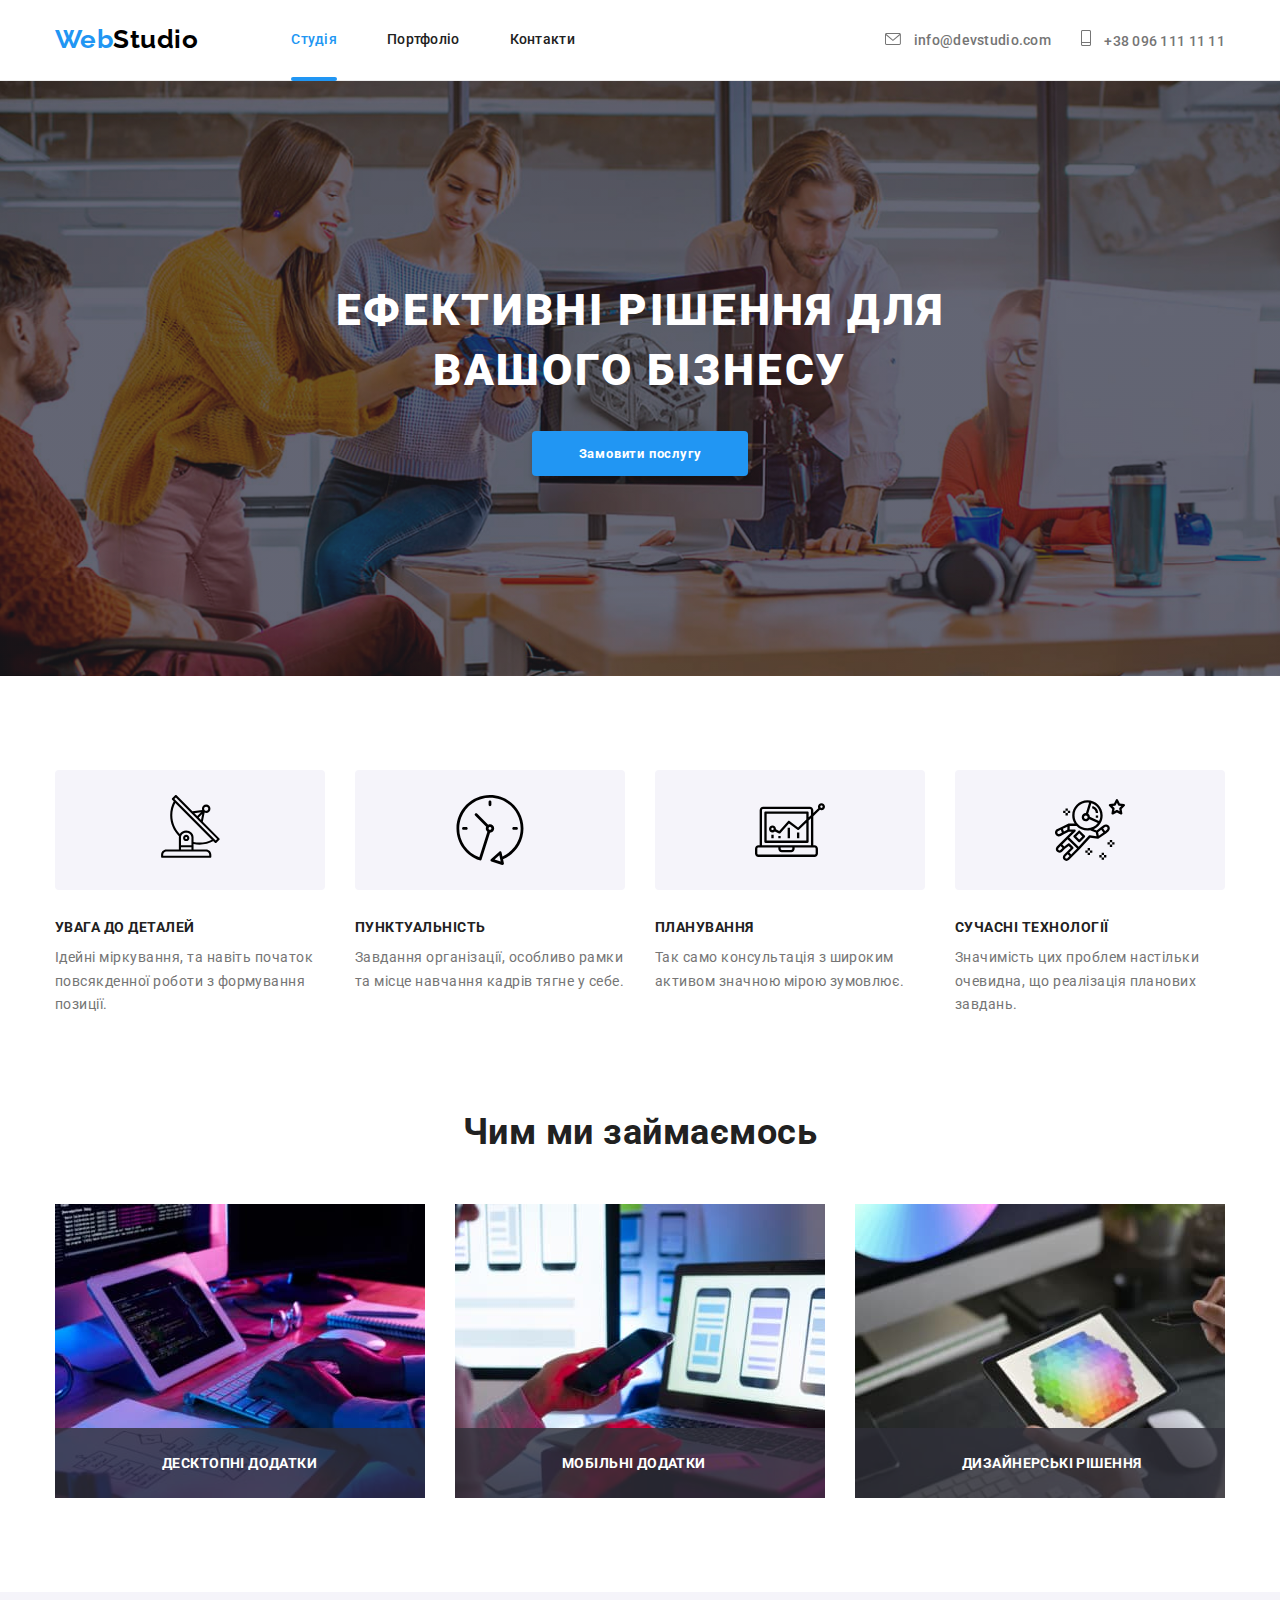
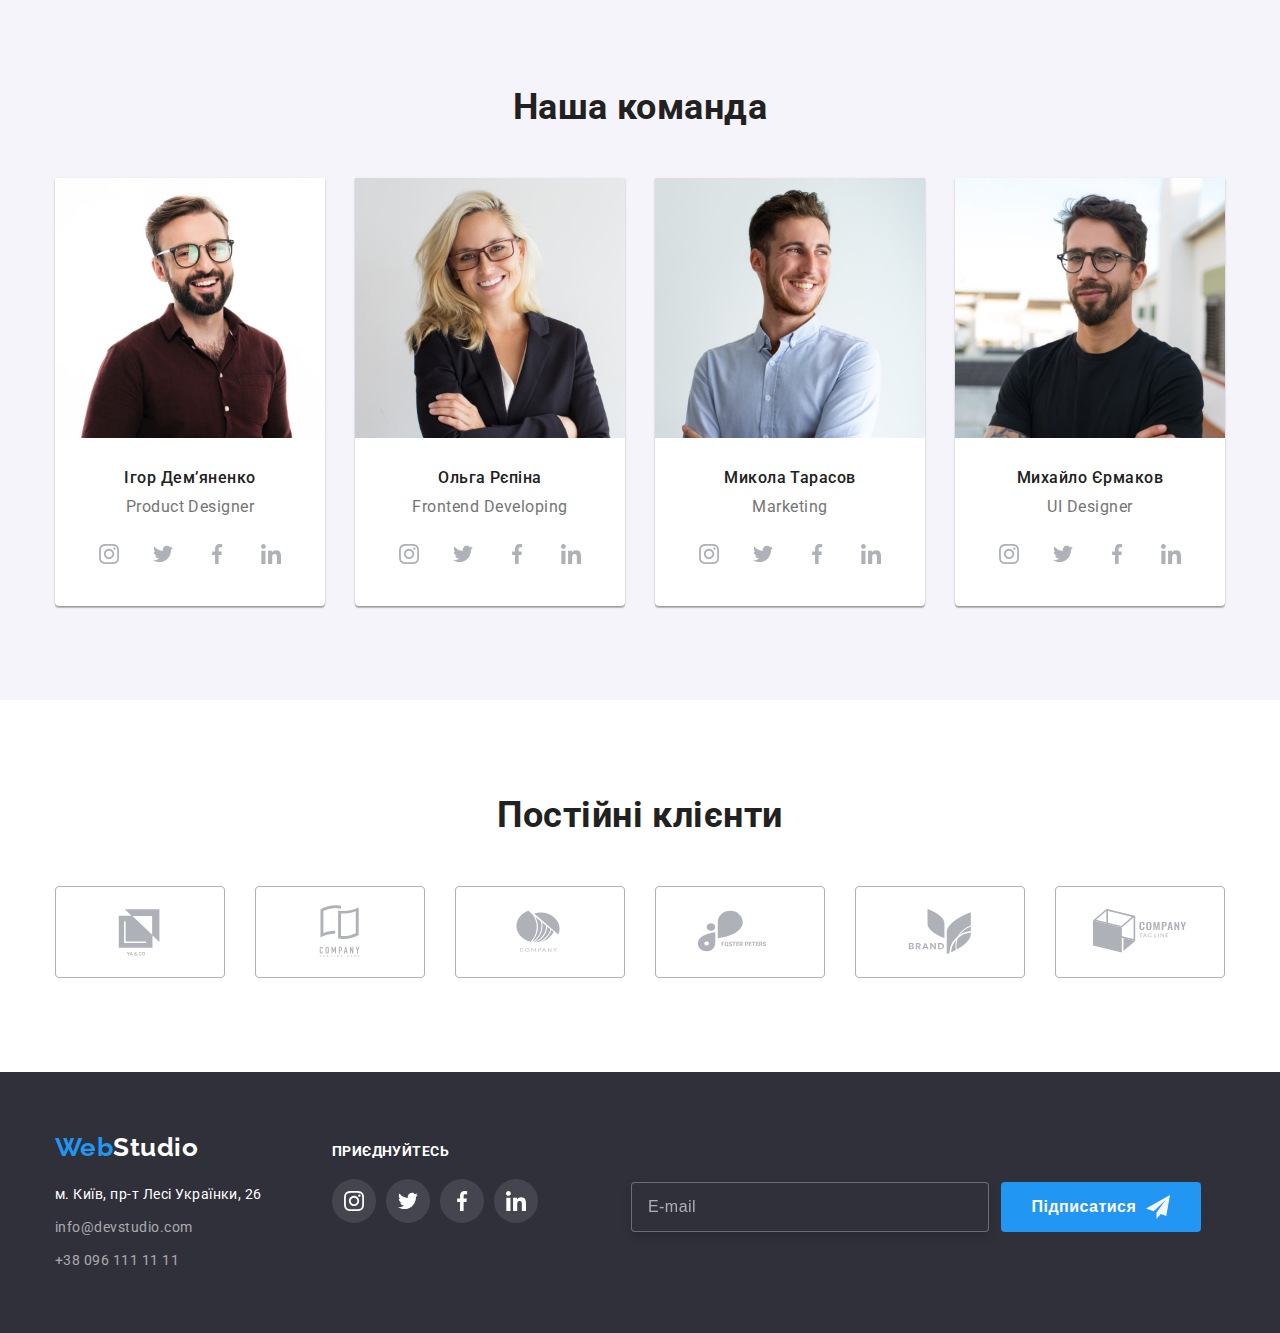
==== commit 66a779fd: "marked" ====
--- a/index.html
+++ b/index.html
@@ -460,30 +460,26 @@
           </ul>
         </div>
       <div class="subscription-content">
-        <h3 class="footer-header subscription-header">
+        <p class="footer-header subscription-header">
           Підпишіться на розсилку
-        </h3>
+        </p>
         <form
           class="subscription-form"
           action="#"
           method="POST"
           name="order-form"
-          autocomplete="off"
-        >
-          <label class="subscription-label">
+          autocomplete="off">
             <input
               class="subscription-input"
               type="email"
               name="email"
               id="footer-placeholder"
               placeholder="E-mail"
-              required
-            />
-          </label>
+              required />
           <button class="subscription-button" type="submit">
-            Підпишіться
+            Підписатися
             <svg class="subscription-icon" width="24" height="24">
-              <use href="./images/icons.svg#icon-send-airplane"></use>
+              <use href="./images/icons.svg#icon-send"></use>
             </svg>
           </button>
         </form>
@@ -534,7 +530,7 @@
           </div>
           <div class="modal-icon-wrapper">
             <label class="modal-label">
-              <span class="modal-label-text">E-mail</span>
+              <span class="modal-label-text">Пошта</span>
               <input
                 class="modal-input modal-text"
                 type="email"
@@ -547,7 +543,7 @@
             </label>
           </div>
           <label class="modal-label textarea-label"
-            >Comments
+            >Коментар
             <textarea
               class="modal-textarea modal-text"
               id="textarea-placeholder"
@@ -565,17 +561,15 @@
                 value="agree"
               />
               <svg class="icon" width="16" height="16">
-                <use href="./images/icons.svg#form-check"></use>
+                <use href="./images/icon-check.svg"></use>
               </svg>
               <span class="agree-text">
                 Погоджуюся з розсилкою та приймаю
-                <a class="link modal-link" href="#" class="terms"
-                  >Умови договору</a
-                >
+                <a class="link modal-link" href="#" class="terms">Умови договору</a>
               </span>
             </label>
           </div>
-          <button class="modal-button" type="submit">Надіслати</button>
+          <button class="modal-button" type="submit">Відправити</button>
         </form>
       </div>
     </div>
--- a/css/styles.css
+++ b/css/styles.css
@@ -134,7 +134,7 @@
   height: 4px;
   border-radius: 2px;
 }
-.site-nav .link-current {
+.site-nav .current-link {
   color: var(--accent-color);
 }
 .site-nav .link:hover,
@@ -163,6 +163,8 @@
   letter-spacing: 0.02em;
   align-items: center;
   justify-content: center;
+  transition: color 250ms var(--transition-timing-function);
+  transition: fill var(--accent-color);
 }
 
 .auth-nav .item + .item {
@@ -216,7 +218,7 @@
   min-width: 216px;
   text-align: center;
   cursor: pointer;
-  transition: color 250ms var(--transition-timing-function);
+  transition: background-color 250ms var(--transition-timing-function);
 }
 
 .hero-button:hover,
@@ -308,6 +310,8 @@
   fill: var(--primary-icon-color);
   align-items: center;
   justify-content: center;
+  border: var(--medium-text-color);
+  fill: var(--primary-icon-color);
 }
 .clients-link:hover .clients-icon,
 .clients-link:focus .clients-icon {
@@ -484,7 +488,7 @@
   font-family: Roboto;
   position: absolute;
   top: 0;
-  font-size: 16px;
+  font-size: 18px;
   font-weight: 400;
   color: var(--light-text-color);
   padding: 40px;
@@ -492,7 +496,7 @@
   background-color: rgba(33, 150, 243, 0.9);
   height: 100%;
   transform: translateY(100%);
-  transition: transform 250ms linear var(--transition-timing-function);
+  transition: transform 250ms var(--transition-timing-function);
 }
 .portfolio-item:nth-child(3n) {
   margin: 0;
@@ -539,6 +543,9 @@
   display: flex;
   flex-direction: column;
   gap: 9px;
+}
+.address-item {
+  color: var(--accent-color);
 }
 .address-item:not(:nth-last-child(n)) {
   margin-bottom: 9px;
@@ -643,7 +650,6 @@
   position: absolute;
   min-width: 528px;
   min-height: 581px;
-  z-index: -3;
   top: 50%;
   left: 50%;
   background-color: var(--light-background-color);
@@ -684,16 +690,19 @@
   align-items: center;
 }
 .subscription-header {
-  display: flex;
+  font-weight: 700;
+  font-size: 14px;
+  line-height: 1.6;
+}
+.subscription-content {
   margin-left: 93px;
 }
-
+.subscription-header {
+  display: flex;
+}
 .subscription-form {
   display: flex;
-  flex-direction: row;
-  align-items: center;
-}
-
+}
 .subscription-input {
   display: flex;
   box-sizing: border-box;
@@ -701,7 +710,6 @@
   height: 50px;
   width: 358px;
   margin-top: 20px;
-  margin-left: 93px;
   font-size: 16px;
   background-color: #2f303a;
   color: var(--accent-color);
@@ -722,26 +730,30 @@
 }
 
 .subscription-icon {
-  padding-left: 10px;
+  margin-left: 10px;
   fill: var(--light-text-color);
 }
 
 .subscription-button {
-  font-style: Roboto;
+  display: flex;
   font-weight: 700;
   font-size: 16px;
   padding: 10px 0px;
-  text-align: center;
   width: 200px;
   height: 50px;
+  border: none;
   margin-left: 12px;
   margin-top: 20px;
+  align-items: center;
+  justify-content: center;
   background-color: var(--accent-color);
   color: var(--light-text-color);
   border-radius: 4px;
   transition-property: background-color;
   transition-duration: 250ms;
   transition-timing-function: var(--transition-timing-function);
+  letter-spacing: 0.03em;
+  cursor: pointer;
 }
 .modal-content {
   display: flex;
@@ -770,6 +782,7 @@
 .modal-form {
   display: flex;
   flex-direction: column;
+  padding: 40px;
 }
 
 .modal-icon-wrapper {
@@ -795,6 +808,8 @@
 }
 
 .modal-icon {
+  width: 18px;
+  height: 18px;
   position: absolute;
   top: 50%;
   left: 15px;
@@ -847,11 +862,25 @@
 }
 
 .modal-button {
+  color: var(--light-text-color);
+  font-weight: 700;
+  font-size: 16px;
   width: 200px;
-  padding: 10px 80px;
-  margin-left: 124px;
-}
-
+  height: 50px;
+  margin-left: 164px;
+  margin-right: 164px;
+  border-radius: 4px;
+  border: none;
+  background-color: var(--accent-color);
+  text-align: center;
+  justify-content: center;
+}
+.icon {
+  fill: var(--light-text-color);
+}
+.subscription-icon {
+  fill: var(--light-background-color);
+}
 .agree-check {
   display: flex;
   justify-content: center;
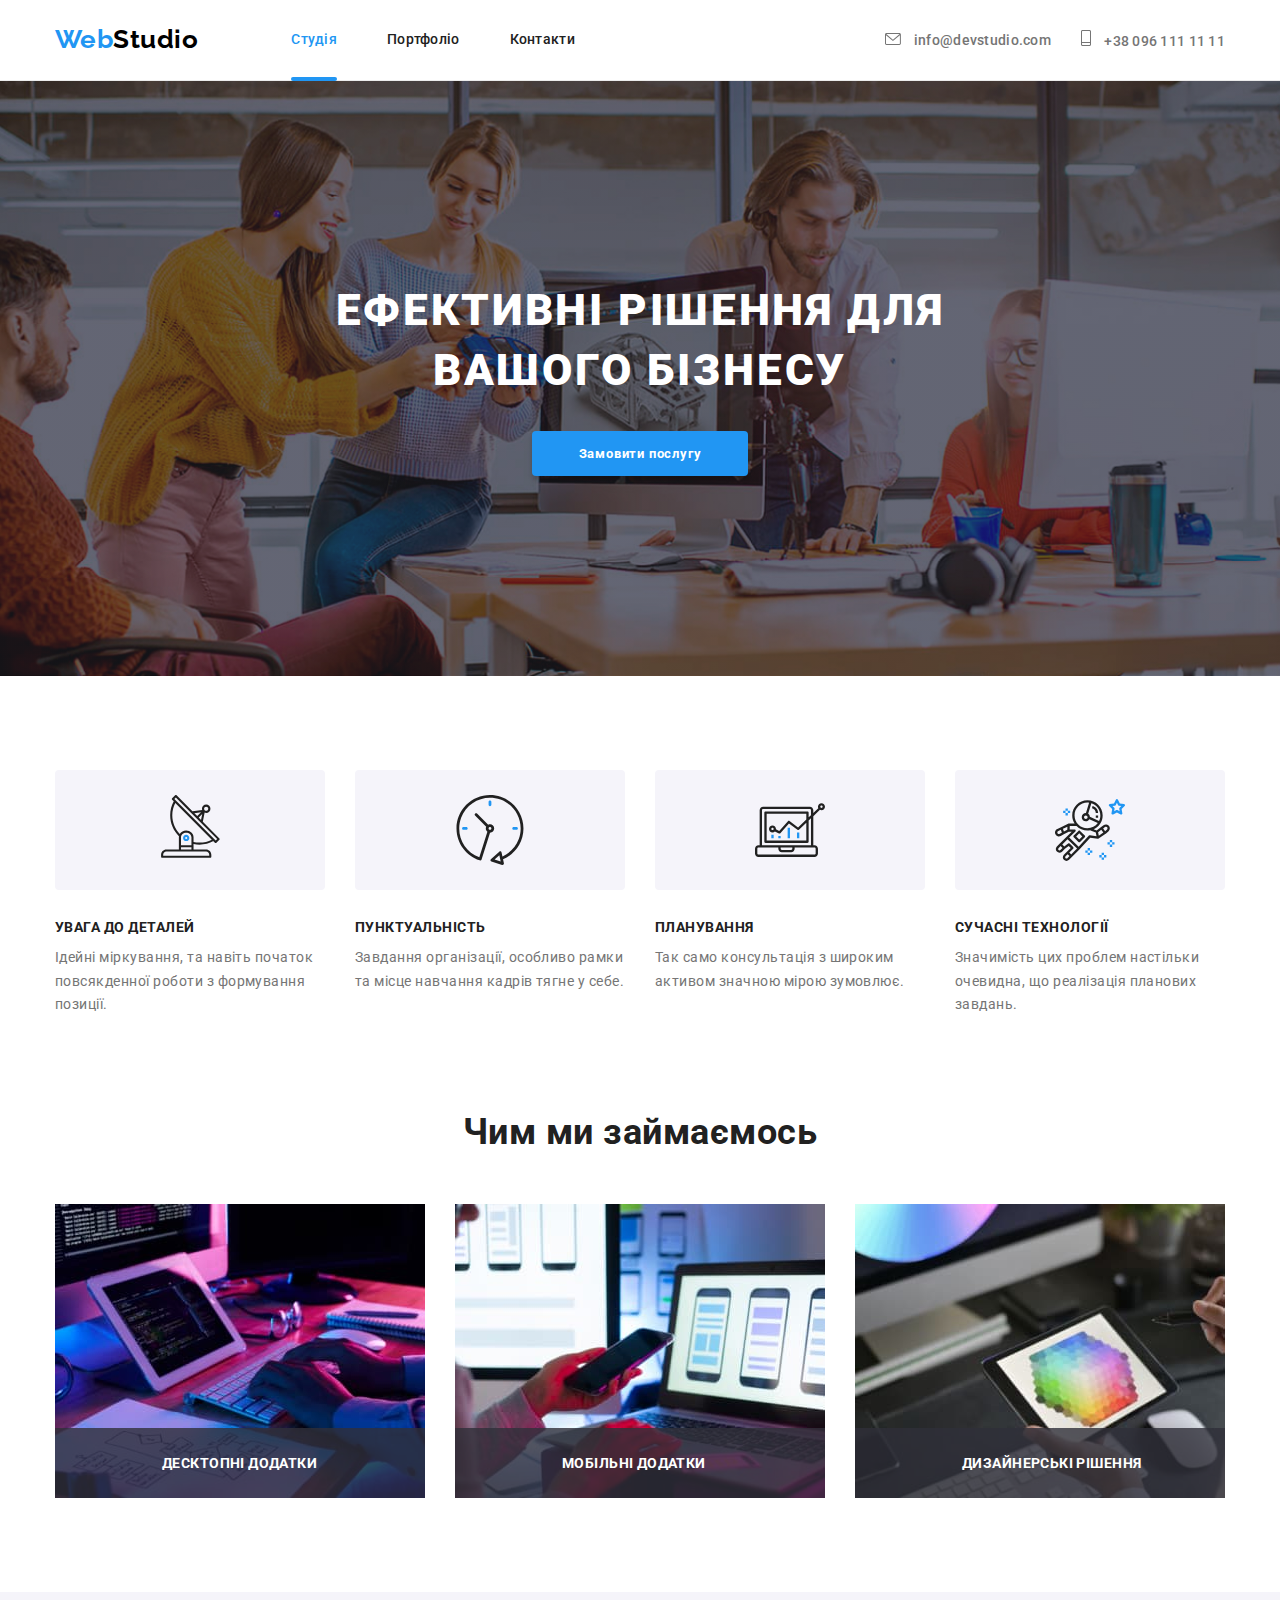
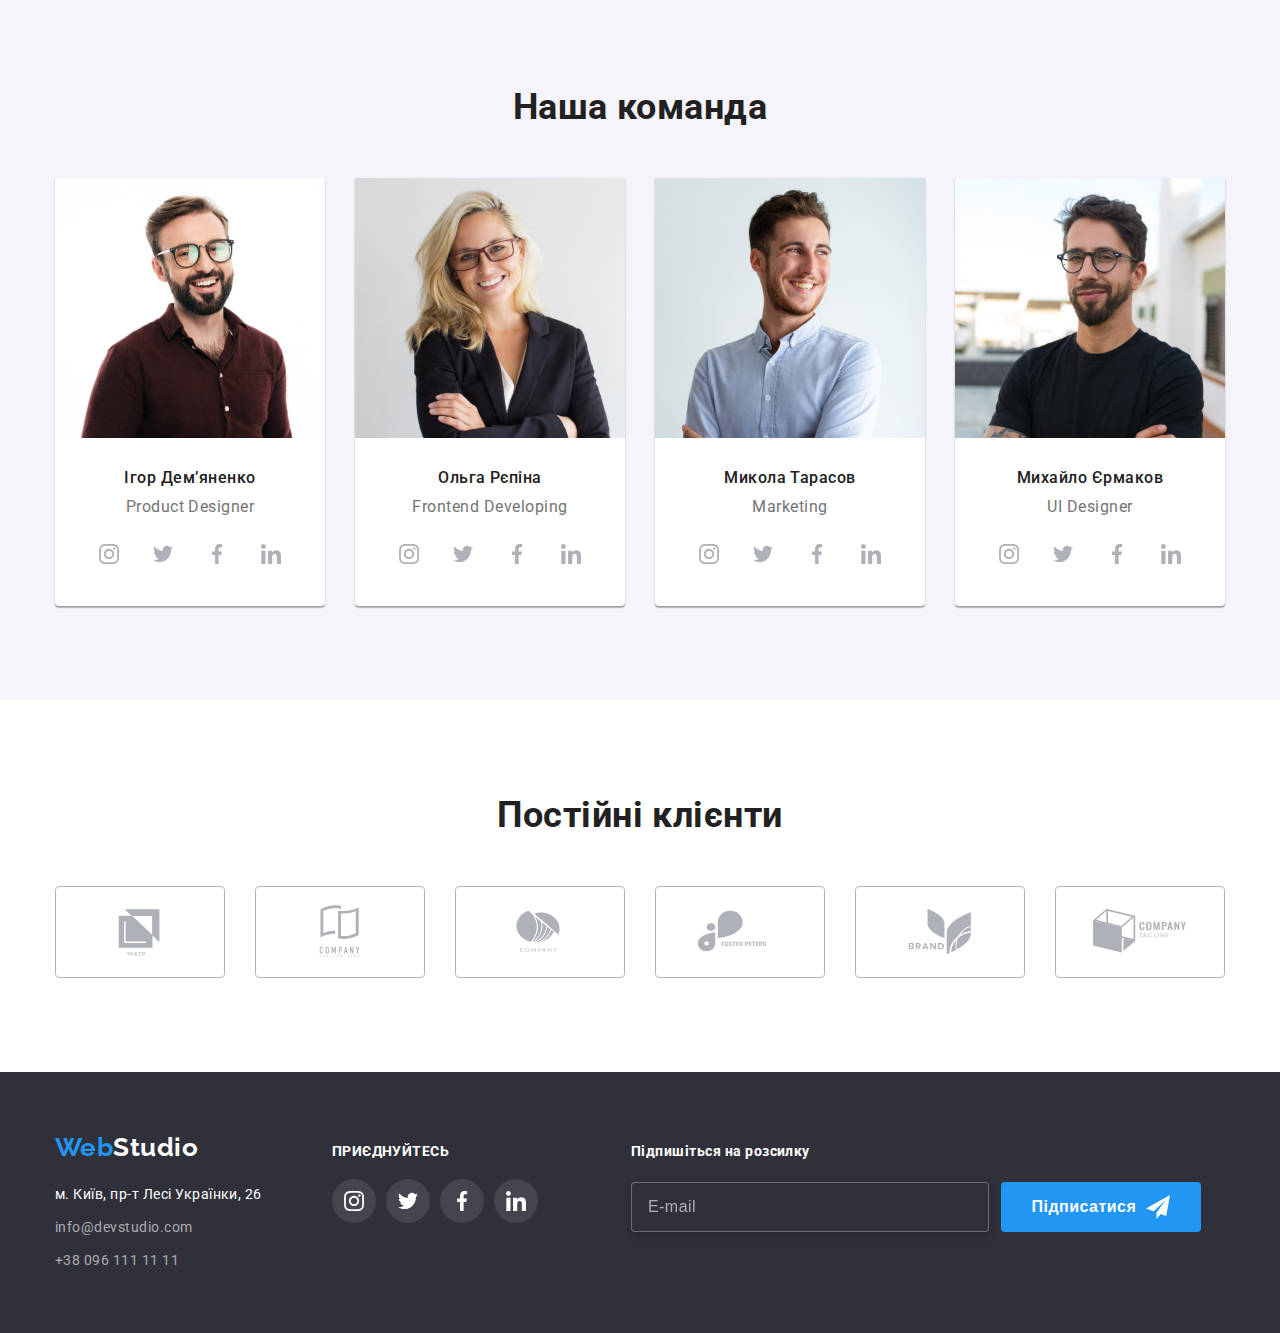
==== commit 7ba94a0f: "marked" ====
--- a/index.html
+++ b/index.html
@@ -561,7 +561,7 @@
                 value="agree"
               />
               <svg class="icon" width="16" height="16">
-                <use href="./images/icon-check.svg"></use>
+                <use href="./images/icons.svg#icon-check"></use>
               </svg>
               <span class="agree-text">
                 Погоджуюся з розсилкою та приймаю
--- a/css/styles.css
+++ b/css/styles.css
@@ -690,16 +690,16 @@
   align-items: center;
 }
 .subscription-header {
+  display: flex;
   font-weight: 700;
   font-size: 14px;
   line-height: 1.6;
+  color: var(--light-text-color);
 }
 .subscription-content {
   margin-left: 93px;
 }
-.subscription-header {
-  display: flex;
-}
+
 .subscription-form {
   display: flex;
 }
@@ -731,7 +731,6 @@
 
 .subscription-icon {
   margin-left: 10px;
-  fill: var(--light-text-color);
 }
 
 .subscription-button {
@@ -771,6 +770,7 @@
 }
 .modal-heading {
   display: flex;
+  color: var(--dark-text-color);
   margin-bottom: 30px;
   font-weight: 700;
   font-size: 20px;
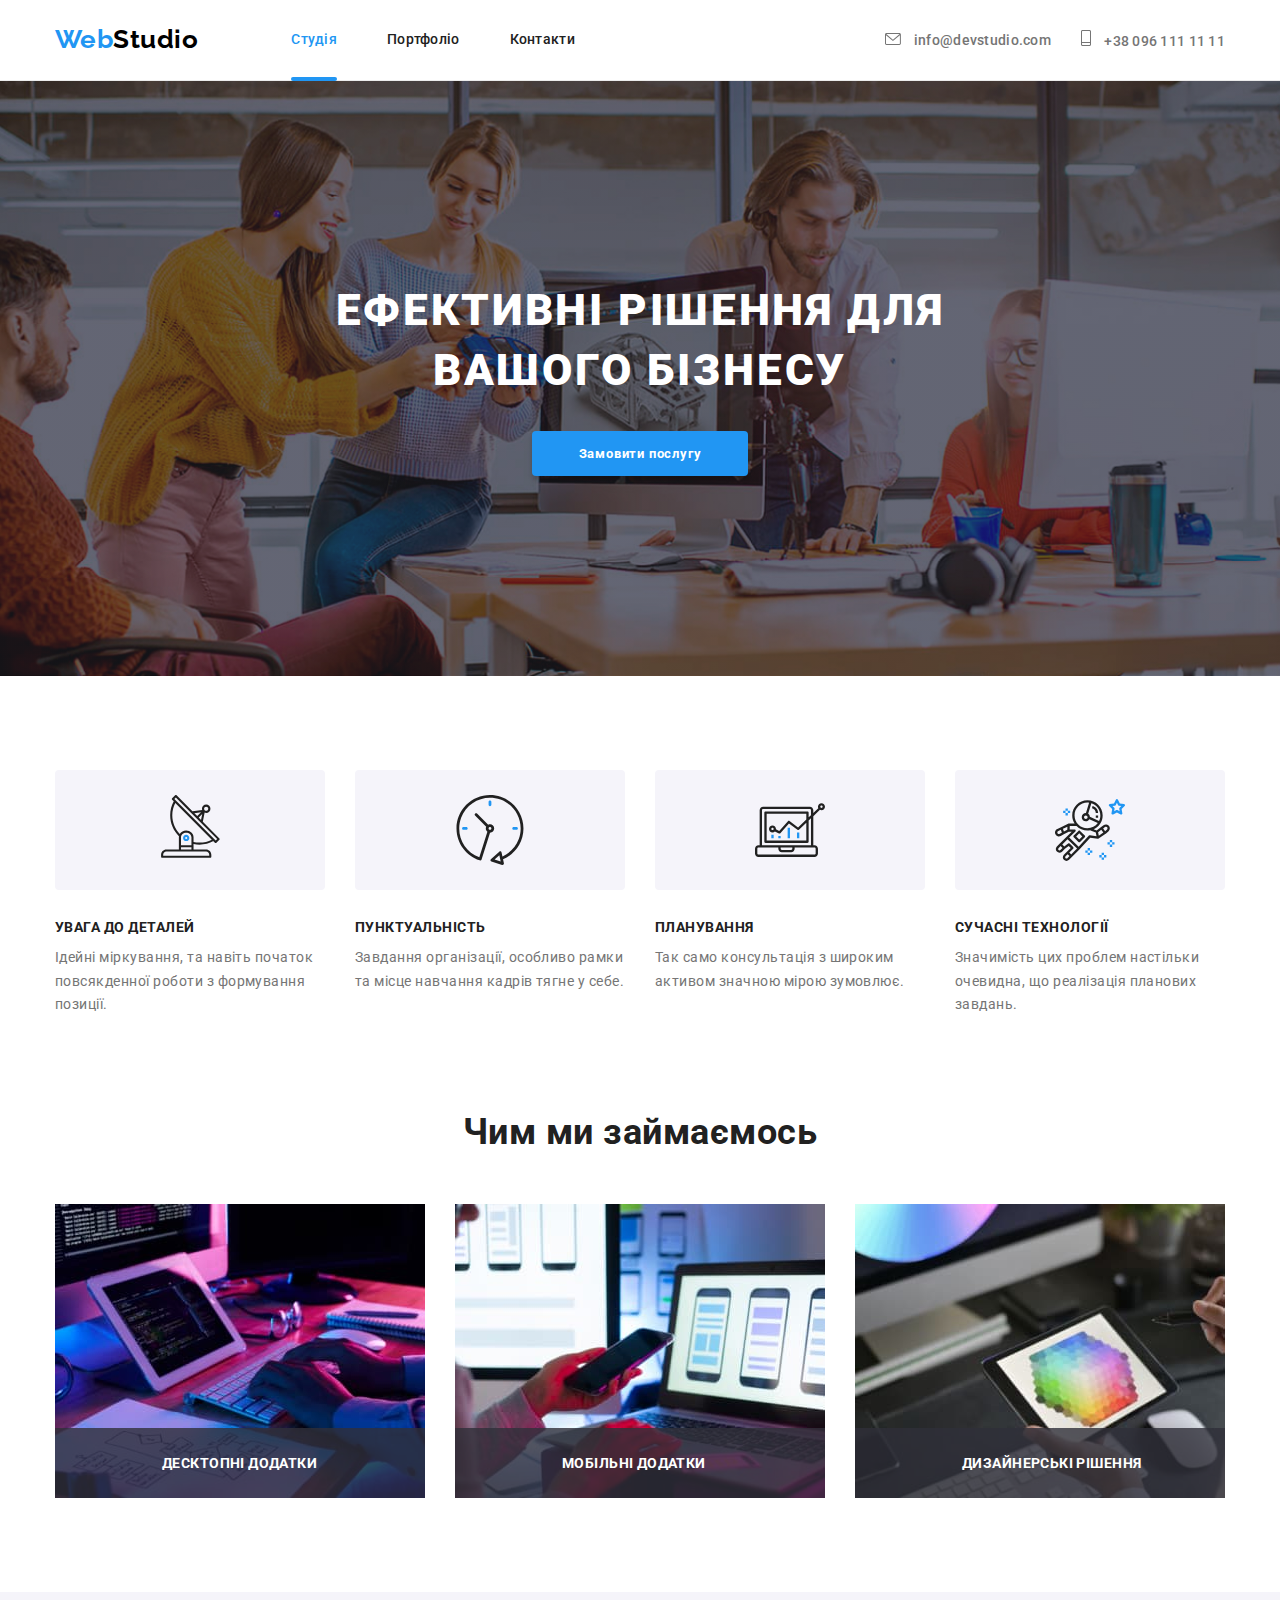
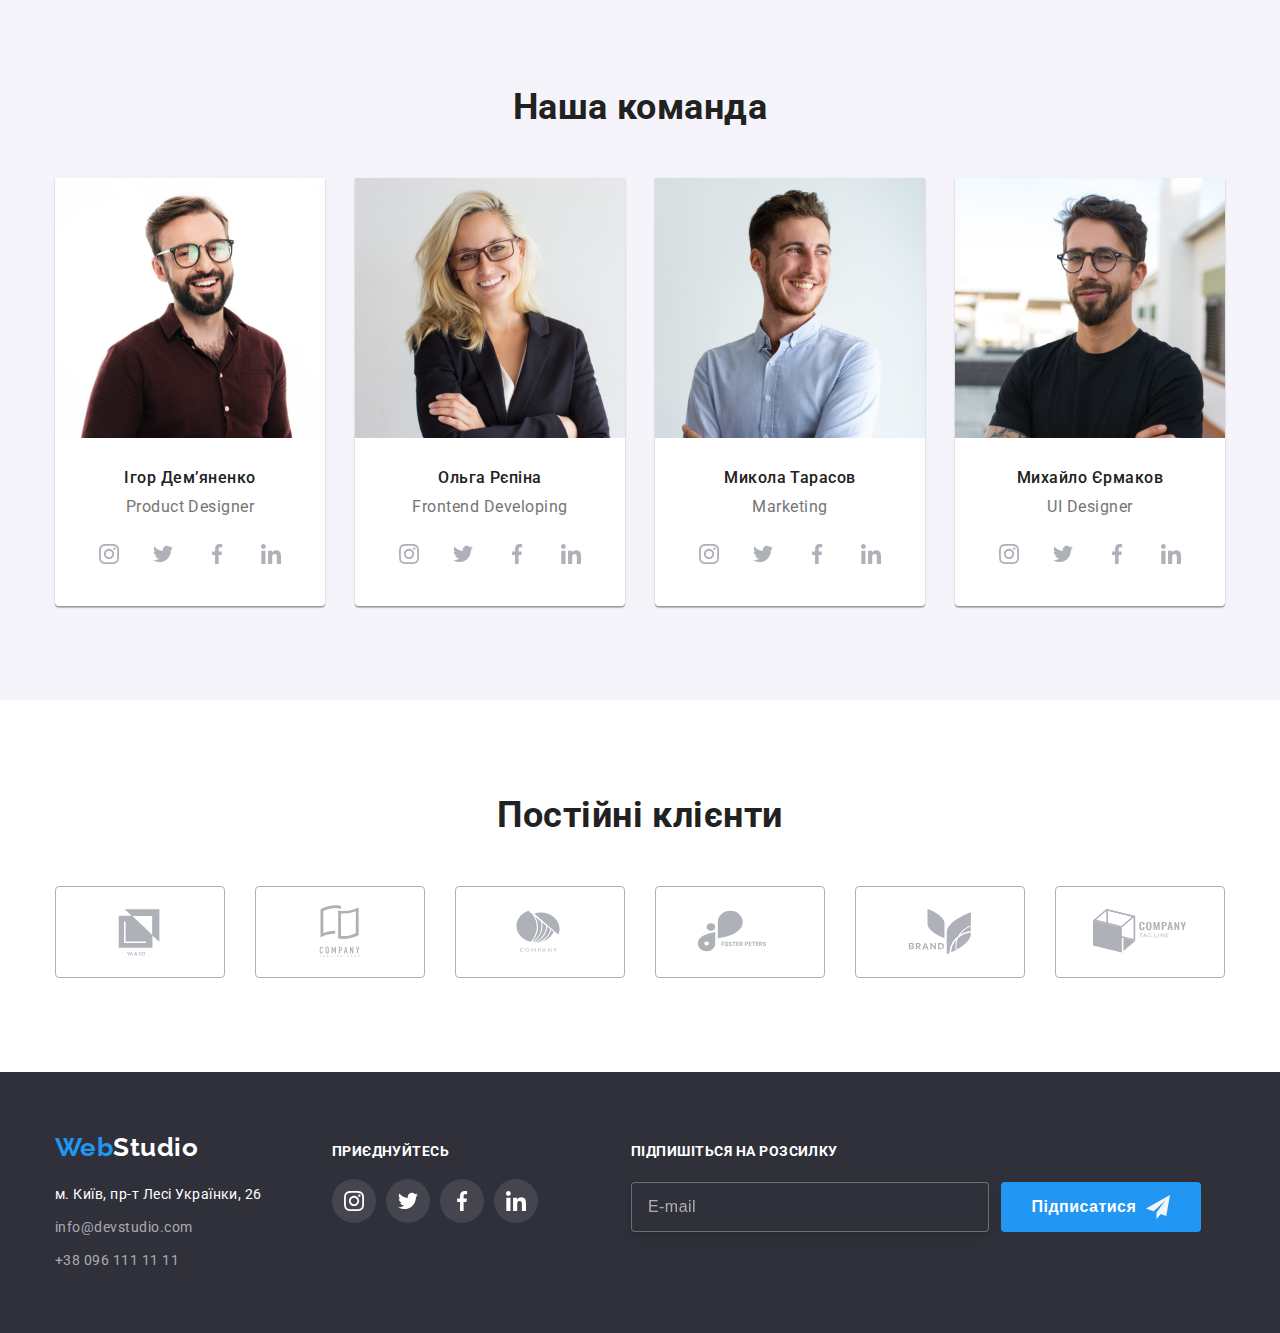
==== commit 42d0f9b3: "marked" ====
--- a/index.html
+++ b/index.html
@@ -492,7 +492,7 @@
             <use href="./images/icons.svg#icon-x"></use>
           </svg>
         </button>
-        <h3 class="modal-heading">Залиште свої дані, ми вам передзвонимо</h3>
+        <p class="modal-heading">Залиште свої дані, ми вам передзвонимо</p>
         <form
           class="modal-form"
           action="#"
@@ -549,7 +549,7 @@
               id="textarea-placeholder"
               name="Comments"
               rows="7"
-              placeholder="Enter the text"
+              placeholder="Введіть текст"
             ></textarea>
           </label>
           <div class="agree-check-wrapper">
--- a/css/styles.css
+++ b/css/styles.css
@@ -163,8 +163,7 @@
   letter-spacing: 0.02em;
   align-items: center;
   justify-content: center;
-  transition: color 250ms var(--transition-timing-function);
-  transition: fill var(--accent-color);
+  transition: color, fill 250ms var(--transition-timing-function);
 }
 
 .auth-nav .item + .item {
@@ -396,6 +395,7 @@
   align-items: center;
   justify-content: center;
   fill: var(--primary-icon-color);
+  transition: color 250ms var(--transition-timing-function);
 }
 
 .team-soc-link:hover,
@@ -648,11 +648,11 @@
 
 .modal {
   position: absolute;
-  min-width: 528px;
-  min-height: 581px;
+  width: 528px;
+  height: 581px;
   top: 50%;
   left: 50%;
-  background-color: var(--light-background-color);
+  background-color: var(--light-text-color);
   box-shadow: 0px 1px 3px rgba(0, 0, 0, 0.12), 0px 1px 1px rgba(0, 0, 0, 0.14),
     0px 2px 1px rgba(0, 0, 0, 0.2);
   border-radius: 4px;
@@ -677,7 +677,10 @@
   align-items: center;
   justify-content: center;
 }
-
+.modal-close-button:hover,
+.modal-close-button:focus {
+  fill: var(--accent-color);
+}
 .backdrop.is-hidden {
   opacity: 0;
   visibility: hidden;
@@ -690,6 +693,7 @@
   align-items: center;
 }
 .subscription-header {
+  text-transform: uppercase;
   display: flex;
   font-weight: 700;
   font-size: 14px;
@@ -769,12 +773,11 @@
   transition-timing-function: cubic-bezier(0.4, 0, 0.2, 1);
 }
 .modal-heading {
-  display: flex;
   color: var(--dark-text-color);
-  margin-bottom: 30px;
+  margin-bottom: 12px;
   font-weight: 700;
   font-size: 20px;
-  line-height: 23px;
+  line-height: 1.15;
   text-align: center;
   letter-spacing: 0.03em;
 }
@@ -787,7 +790,7 @@
 
 .modal-icon-wrapper {
   position: relative;
-  margin-bottom: 28px;
+  margin-bottom: 10px;
 }
 
 .modal-label-text {
@@ -799,7 +802,7 @@
   display: flex;
   flex-direction: column;
   position: relative;
-  margin-bottom: 4px;
+  margin-bottom: 10px;
   font-weight: 400;
   font-size: 12px;
   line-height: 14px;
@@ -834,6 +837,7 @@
   transition-property: border, border-radius;
   transition-duration: 250ms;
   transition-timing-function: var(--transition-timing-function);
+  outline: none;
 }
 
 .modal-textarea {
@@ -867,13 +871,19 @@
   font-size: 16px;
   width: 200px;
   height: 50px;
-  margin-left: 164px;
-  margin-right: 164px;
+  margin: 0 auto;
   border-radius: 4px;
   border: none;
   background-color: var(--accent-color);
   text-align: center;
   justify-content: center;
+  cursor: pointer;
+  transition: color 250ms var(--transition-timing-function);
+}
+.modal-button:hover,
+.modal-button:focus {
+  box-shadow: 0px 1px 3px rgba(0, 0, 0, 0.12), 0px 1px 1px rgba(0, 0, 0, 0.14),
+    0px 2px 1px rgba(0, 0, 0, 0.2);
 }
 .icon {
   fill: var(--light-text-color);
@@ -899,17 +909,12 @@
   width: 16px;
   height: 16px;
   margin-right: 7px;
-  fill: none;
+  fill: var(--light-text-color);
   border: 2px solid var(--dark-text-color);
   border-radius: 2px;
   transition: border-color 250ms var(--transition-timing-function),
     background-color 250ms var(--transition-timing-function),
     fill 250ms var(--transition-timing-function);
-}
-
-.agree-check .checkmark:focus + .icon,
-.agree-check .checkmark:checked:focus + .icon {
-  outline: 2px solid var(--dark-text-color);
 }
 
 .agree-check .checkmark:checked + .icon {
